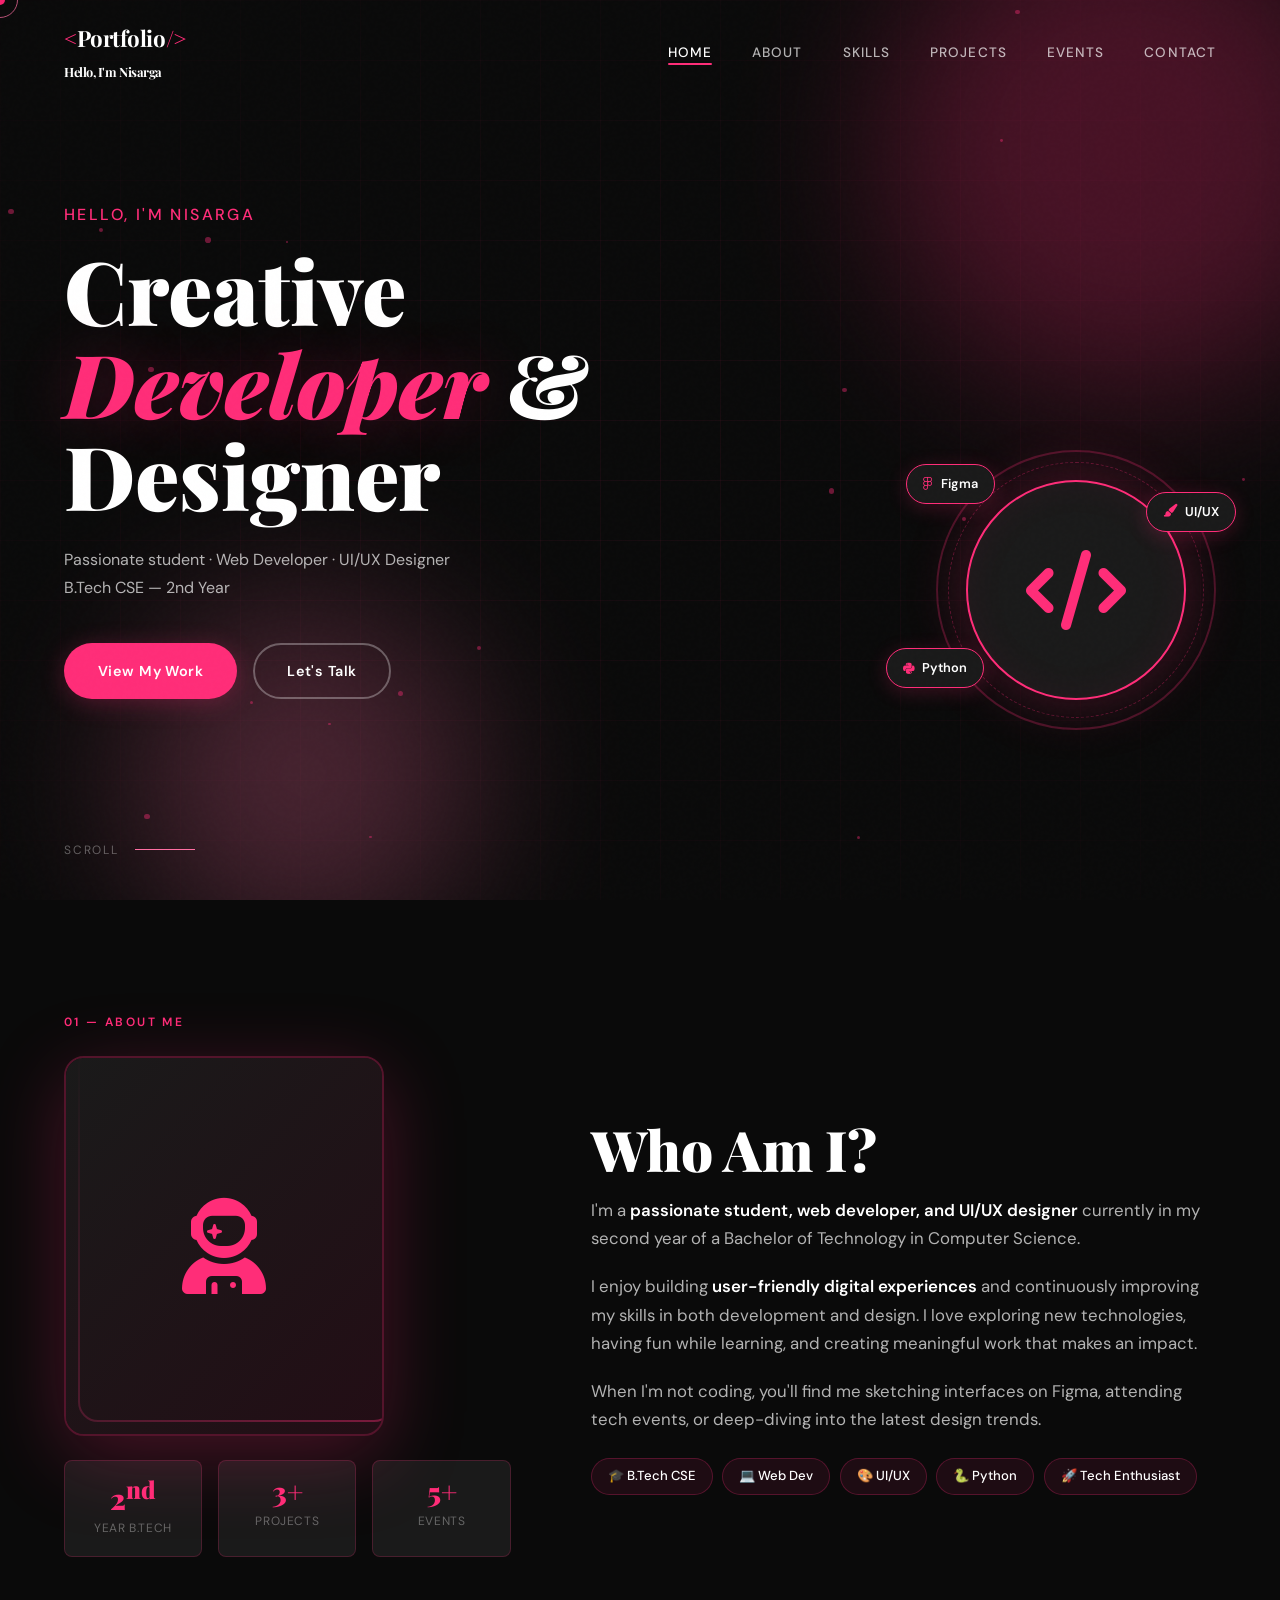
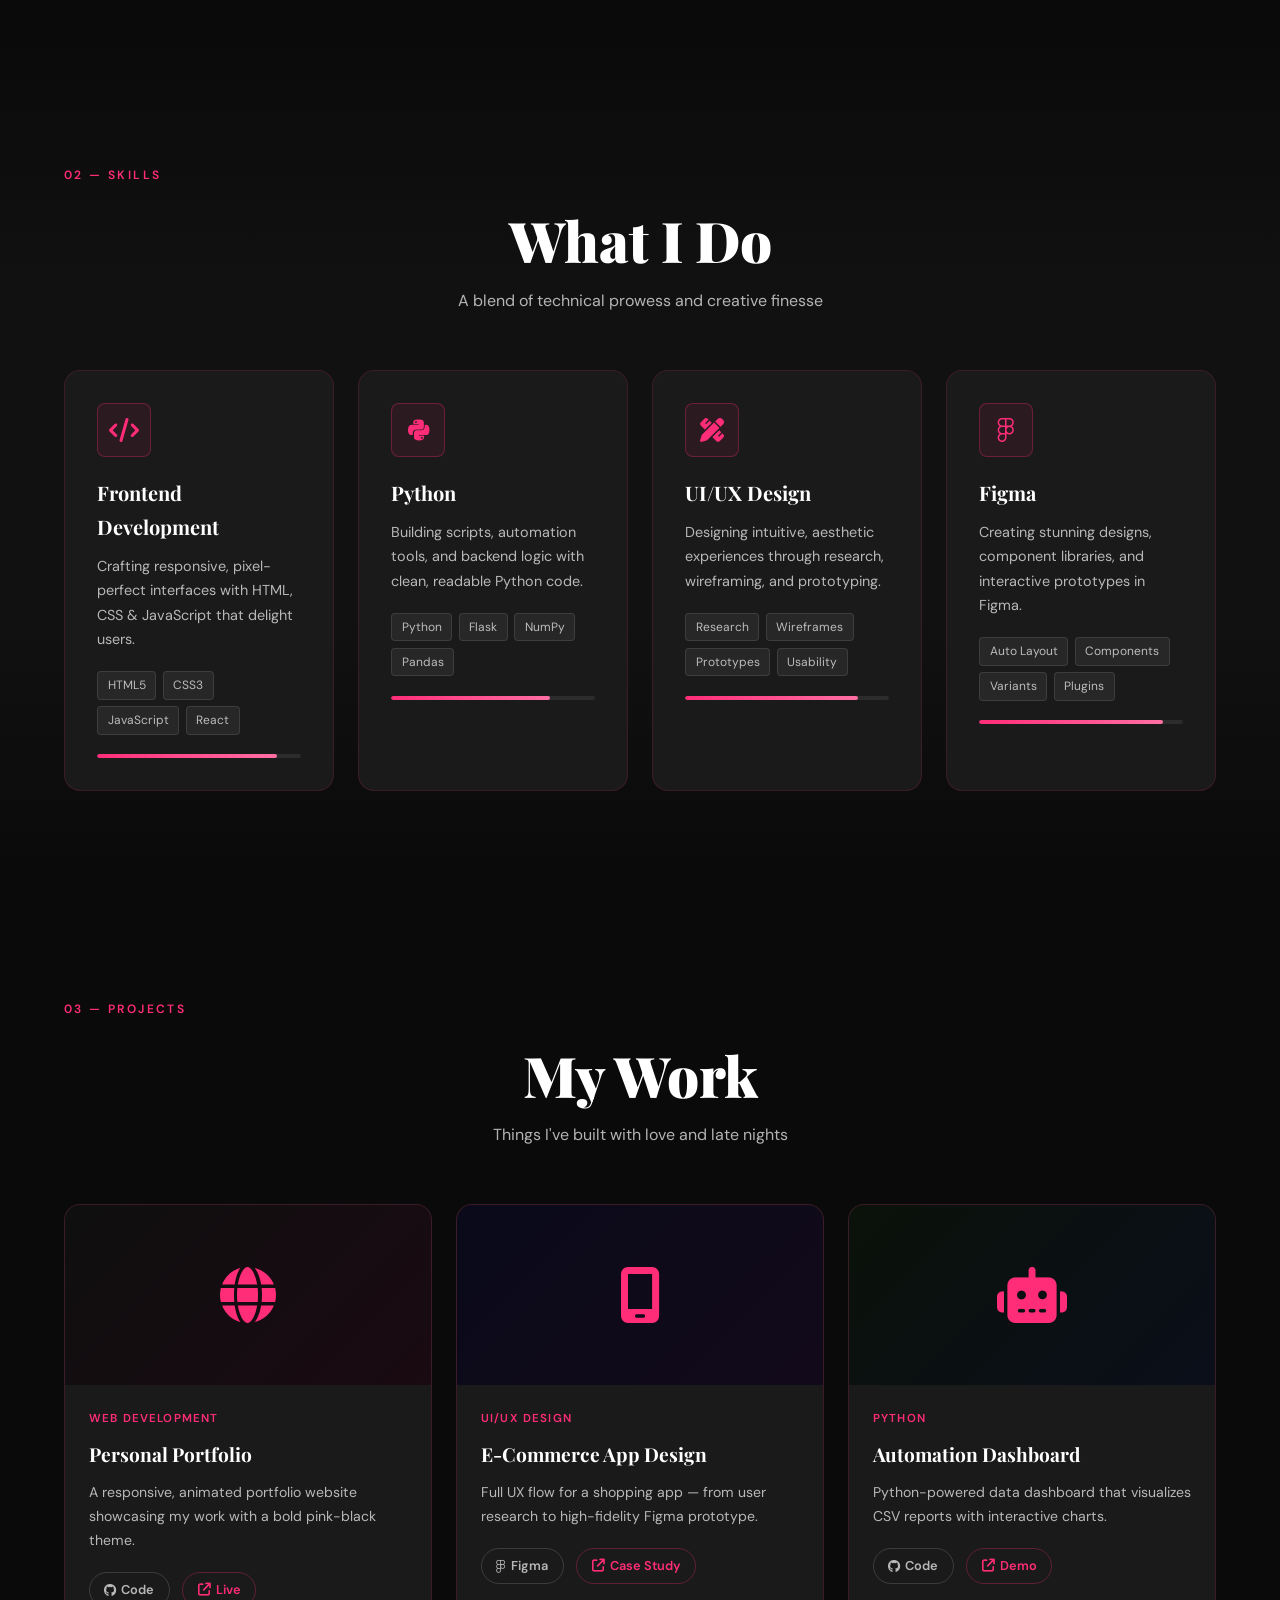
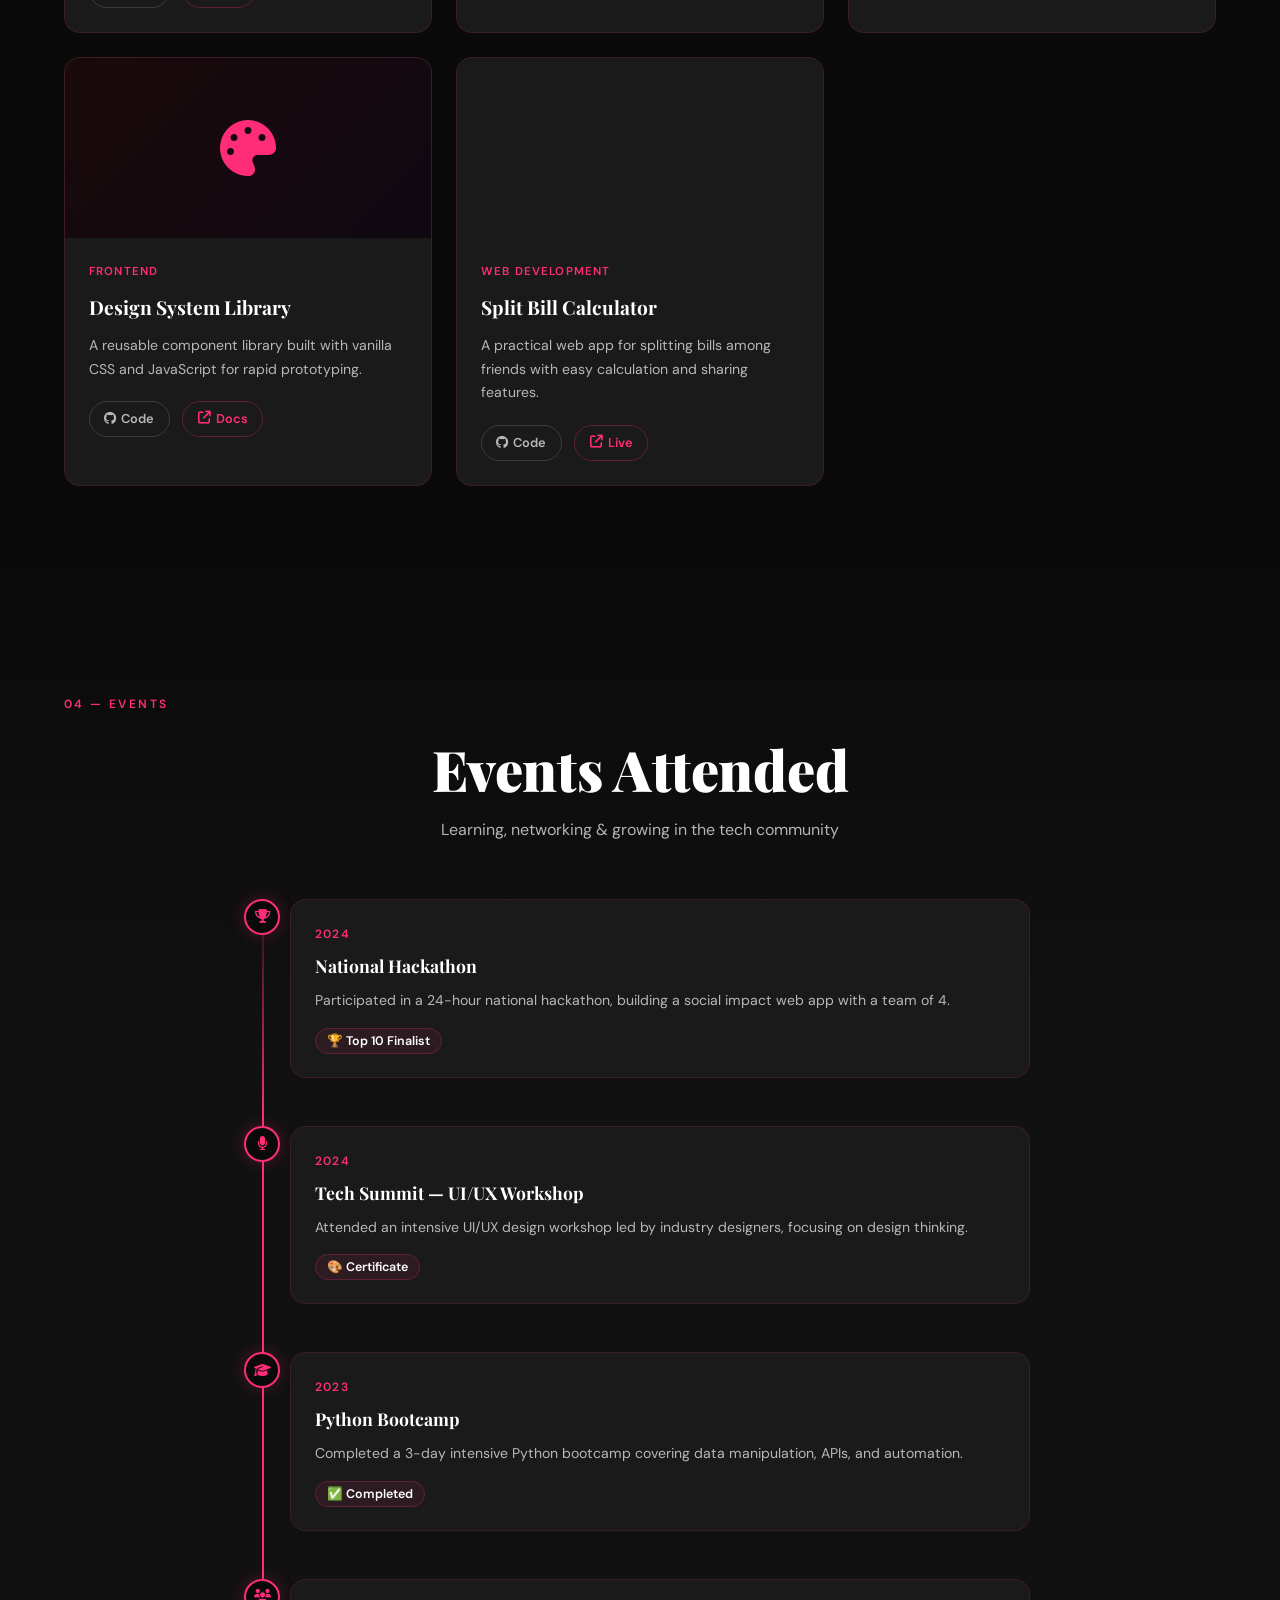
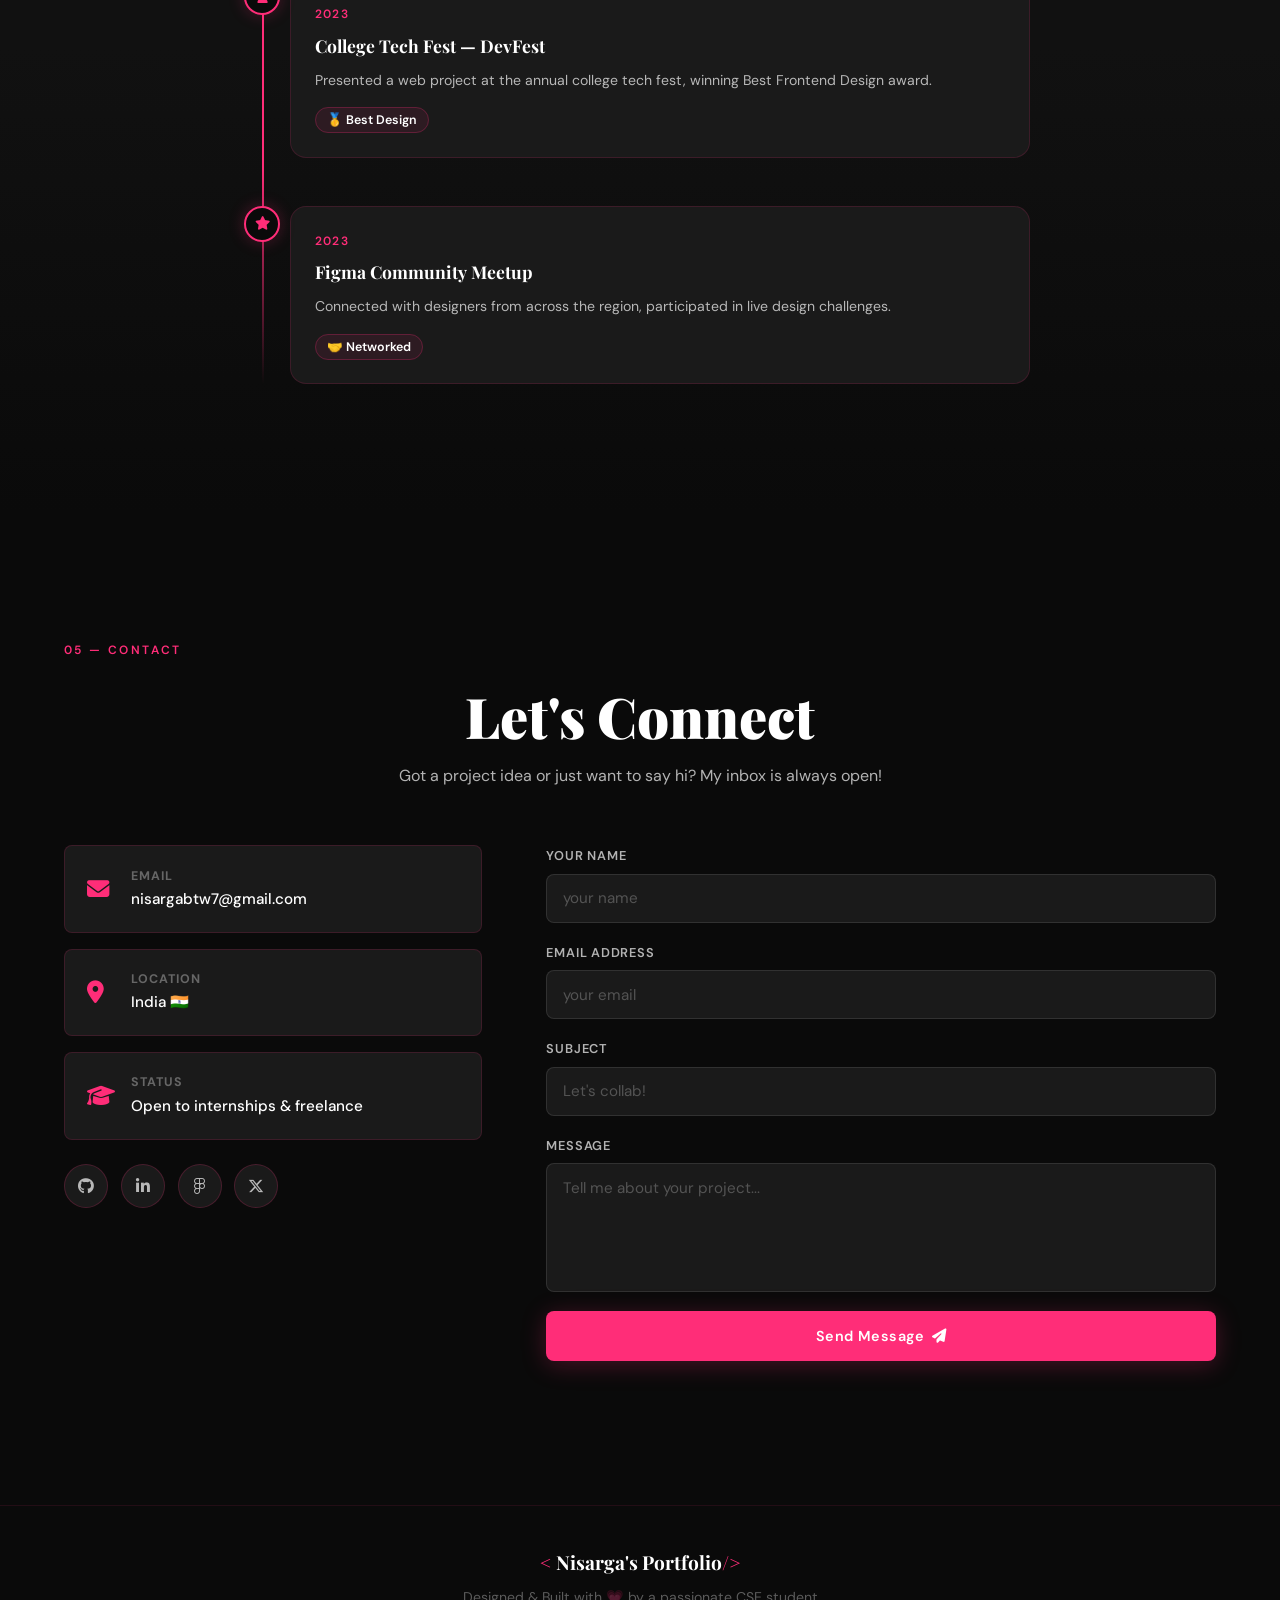
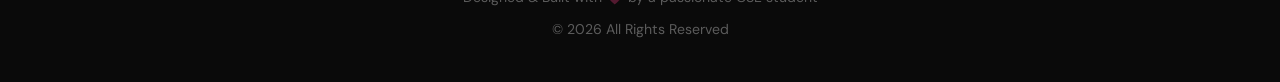
==== index.html @ c7bfc798 "Add files via upload" ====
<!DOCTYPE html>
<html lang="en">
<head>
  <meta charset="UTF-8" />
  <meta name="viewport" content="width=device-width, initial-scale=1.0"/>
  <title>My Portfolio</title>
  <link rel="stylesheet" href="p.css" />
  <link href="https://fonts.googleapis.com/css2?family=Playfair+Display:ital,wght@0,400;0,700;0,900;1,400&family=DM+Sans:wght@300;400;500;600&display=swap" rel="stylesheet"/>
  <link rel="stylesheet" href="https://cdnjs.cloudflare.com/ajax/libs/font-awesome/6.5.0/css/all.min.css"/>
</head>
<body>

  <!-- Custom Cursor -->
  <div class="cursor" id="cursor"></div>
  <div class="cursor-follower" id="cursor-follower"></div>

  <!-- Noise Overlay -->
  <div class="noise-overlay"></div>

  <!-- ======= NAVBAR ======= -->
  <nav class="navbar" id="navbar">
    <div class="nav-logo">
      <span class="logo-symbol">&lt;</span>Portfolio<span class="logo-symbol">/&gt;</span>
      <div style="font-size: 0.8rem; margin-top: 4px;">Hello, I'm Nisarga</div>
    </div>
    <ul class="nav-links" id="nav-links">
      <li><a href="#home" class="nav-link active">Home</a></li>
      <li><a href="#about" class="nav-link">About</a></li>
      <li><a href="#skills" class="nav-link">Skills</a></li>
      <li><a href="#projects" class="nav-link">Projects</a></li>
      <li><a href="#events" class="nav-link">Events</a></li>
      <li><a href="#contact" class="nav-link">Contact</a></li>
    </ul>
    <button class="hamburger" id="hamburger" aria-label="Menu">
      <span></span><span></span><span></span>
    </button>
  </nav>

  <!-- ======= HERO / HOME ======= -->
  <section class="hero" id="home">
    <div class="hero-bg-grid"></div>
    <div class="hero-blobs">
      <div class="blob blob-1"></div>
      <div class="blob blob-2"></div>
    </div>
    <div class="hero-content">
      <p class="hero-greeting reveal-up">Hello, I'm Nisarga</p>
      <h1 class="hero-name reveal-up delay-1">
        Creative<br><span class="highlight-text">Developer</span> &amp;<br>Designer
      </h1>
      <p class="hero-sub reveal-up delay-2">
        Passionate student · Web Developer · UI/UX Designer<br>
        B.Tech CSE — 2nd Year
      </p>
      <div class="hero-cta reveal-up delay-3">
        <a href="#projects" class="btn btn-primary">View My Work</a>
        <a href="#contact" class="btn btn-outline">Let's Talk</a>
      </div>
    </div>
    <div class="hero-visual reveal-right delay-2">
      <div class="avatar-ring">
        <div class="avatar-inner">
          <i class="fa-solid fa-code"></i>
        </div>
      </div>
      <div class="floating-badge badge-1"><i class="fa-brands fa-figma"></i> Figma</div>
      <div class="floating-badge badge-2"><i class="fa-brands fa-python"></i> Python</div>
      <div class="floating-badge badge-3"><i class="fa-solid fa-paintbrush"></i> UI/UX</div>
    </div>
    <div class="scroll-hint">
      <span>Scroll</span>
      <div class="scroll-line"></div>
    </div>
  </section>

  <!-- ======= ABOUT ======= -->
  <section class="section about" id="about">
    <div class="section-label">01 — About Me</div>
    <div class="about-grid">
      <div class="about-image-wrap reveal-left">
        <div class="about-photo-frame">
          <div class="photo-placeholder">
            <i class="fa-solid fa-user-astronaut"></i>
          </div>
          <div class="frame-deco"></div>
        </div>
        <div class="about-stats">
          <div class="stat-card"><span class="stat-num">2<sup>nd</sup></span><span>Year B.Tech</span></div>
          <div class="stat-card"><span class="stat-num">3+</span><span>Projects</span></div>
          <div class="stat-card"><span class="stat-num">5+</span><span>Events</span></div>
        </div>
      </div>
      <div class="about-text reveal-right">
        <h2 class="section-title">Who Am I?</h2>
        <p>I'm a <strong>passionate student, web developer, and UI/UX designer</strong> currently in my second year of a Bachelor of Technology in Computer Science.</p>
        <p>I enjoy building <strong>user-friendly digital experiences</strong> and continuously improving my skills in both development and design. I love exploring new technologies, having fun while learning, and creating meaningful work that makes an impact.</p>
        <p>When I'm not coding, you'll find me sketching interfaces on Figma, attending tech events, or deep-diving into the latest design trends.</p>
        <div class="about-tags">
          <span class="tag">🎓 B.Tech CSE</span>
          <span class="tag">💻 Web Dev</span>
          <span class="tag">🎨 UI/UX</span>
          <span class="tag">🐍 Python</span>
          <span class="tag">🚀 Tech Enthusiast</span>
        </div>
      </div>
    </div>
  </section>

  <!-- ======= SKILLS ======= -->
  <section class="section skills" id="skills">
    <div class="section-label">02 — Skills</div>
    <h2 class="section-title centered reveal-up">What I Do</h2>
    <p class="section-sub centered reveal-up delay-1">A blend of technical prowess and creative finesse</p>
    <div class="skills-grid">

      <div class="skill-card reveal-up delay-1">
        <div class="skill-icon"><i class="fa-solid fa-code"></i></div>
        <h3>Frontend Development</h3>
        <p>Crafting responsive, pixel-perfect interfaces with HTML, CSS & JavaScript that delight users.</p>
        <div class="skill-stack">
          <span>HTML5</span><span>CSS3</span><span>JavaScript</span><span>React</span>
        </div>
        <div class="skill-bar"><div class="skill-fill" data-width="88%"></div></div>
      </div>

      <div class="skill-card reveal-up delay-2">
        <div class="skill-icon"><i class="fa-brands fa-python"></i></div>
        <h3>Python</h3>
        <p>Building scripts, automation tools, and backend logic with clean, readable Python code.</p>
        <div class="skill-stack">
          <span>Python</span><span>Flask</span><span>NumPy</span><span>Pandas</span>
        </div>
        <div class="skill-bar"><div class="skill-fill" data-width="78%"></div></div>
      </div>

      <div class="skill-card reveal-up delay-3">
        <div class="skill-icon"><i class="fa-solid fa-pen-ruler"></i></div>
        <h3>UI/UX Design</h3>
        <p>Designing intuitive, aesthetic experiences through research, wireframing, and prototyping.</p>
        <div class="skill-stack">
          <span>Research</span><span>Wireframes</span><span>Prototypes</span><span>Usability</span>
        </div>
        <div class="skill-bar"><div class="skill-fill" data-width="85%"></div></div>
      </div>

      <div class="skill-card reveal-up delay-1">
        <div class="skill-icon"><i class="fa-brands fa-figma"></i></div>
        <h3>Figma</h3>
        <p>Creating stunning designs, component libraries, and interactive prototypes in Figma.</p>
        <div class="skill-stack">
          <span>Auto Layout</span><span>Components</span><span>Variants</span><span>Plugins</span>
        </div>
        <div class="skill-bar"><div class="skill-fill" data-width="90%"></div></div>
      </div>

    </div>
  </section>

  <!-- ======= PROJECTS ======= -->
  <section class="section projects" id="projects">
    <div class="section-label">03 — Projects</div>
    <h2 class="section-title centered reveal-up">My Work</h2>
    <p class="section-sub centered reveal-up delay-1">Things I've built with love and late nights</p>
    <div class="projects-grid">

      <div class="project-card reveal-up delay-1" data-category="web">
        <div class="project-img">
          <div class="project-mock mock-1"><i class="fa-solid fa-globe"></i></div>
        </div>
        <div class="project-body">
          <span class="project-tag">Web Development</span>
          <h3>Personal Portfolio</h3>
          <p>A responsive, animated portfolio website showcasing my work with a bold pink-black theme.</p>
          <div class="project-links">
            <a href="#" class="proj-link"><i class="fa-brands fa-github"></i> Code</a>
            <a href="#" class="proj-link primary"><i class="fa-solid fa-arrow-up-right-from-square"></i> Live</a>
          </div>
        </div>
      </div>

      <div class="project-card reveal-up delay-2" data-category="design">
        <div class="project-img">
          <div class="project-mock mock-2"><i class="fa-solid fa-mobile-screen"></i></div>
        </div>
        <div class="project-body">
          <span class="project-tag">UI/UX Design</span>
          <h3>E-Commerce App Design</h3>
          <p>Full UX flow for a shopping app — from user research to high-fidelity Figma prototype.</p>
          <div class="project-links">
            <a href="#" class="proj-link"><i class="fa-brands fa-figma"></i> Figma</a>
            <a href="#" class="proj-link primary"><i class="fa-solid fa-arrow-up-right-from-square"></i> Case Study</a>
          </div>
        </div>
      </div>

      <div class="project-card reveal-up delay-3" data-category="python">
        <div class="project-img">
          <div class="project-mock mock-3"><i class="fa-solid fa-robot"></i></div>
        </div>
        <div class="project-body">
          <span class="project-tag">Python</span>
          <h3>Automation Dashboard</h3>
          <p>Python-powered data dashboard that visualizes CSV reports with interactive charts.</p>
          <div class="project-links">
            <a href="#" class="proj-link"><i class="fa-brands fa-github"></i> Code</a>
            <a href="#" class="proj-link primary"><i class="fa-solid fa-arrow-up-right-from-square"></i> Demo</a>
          </div>
        </div>
      </div>

      <div class="project-card reveal-up delay-1" data-category="web">
        <div class="project-img">
          <div class="project-mock mock-4"><i class="fa-solid fa-palette"></i></div>
        </div>
        <div class="project-body">
          <span class="project-tag">Frontend</span>
          <h3>Design System Library</h3>
          <p>A reusable component library built with vanilla CSS and JavaScript for rapid prototyping.</p>
          <div class="project-links">
            <a href="#" class="proj-link"><i class="fa-brands fa-github"></i> Code</a>
            <a href="#" class="proj-link primary"><i class="fa-solid fa-arrow-up-right-from-square"></i> Docs</a>
          </div>
        </div>
      </div>

      <div class="project-card reveal-up delay-2" data-category="web">
        <div class="project-img">
          <div class="project-mock mock-5"><i class="fa-solid fa-money-bill-split"></i></div>
        </div>
        <div class="project-body">
          <span class="project-tag">Web Development</span>
          <h3>Split Bill Calculator</h3>
          <p>A practical web app for splitting bills among friends with easy calculation and sharing features.</p>
          <div class="project-links">
            <a href="#" class="proj-link"><i class="fa-brands fa-github"></i> Code</a>
            <a href="#" class="proj-link primary"><i class="fa-solid fa-arrow-up-right-from-square"></i> Live</a>
          </div>
        </div>
      </div>

    </div>
  </section>

  <!-- ======= EVENTS ======= -->
  <section class="section events" id="events">
    <div class="section-label">04 — Events</div>
    <h2 class="section-title centered reveal-up">Events Attended</h2>
    <p class="section-sub centered reveal-up delay-1">Learning, networking & growing in the tech community</p>
    <div class="timeline">

      <div class="timeline-item reveal-left">
        <div class="tl-dot"><i class="fa-solid fa-trophy"></i></div>
        <div class="tl-card">
          <span class="tl-date">2024</span>
          <h3>National Hackathon</h3>
          <p>Participated in a 24-hour national hackathon, building a social impact web app with a team of 4.</p>
          <span class="tl-badge">🏆 Top 10 Finalist</span>
        </div>
      </div>

      <div class="timeline-item reveal-right">
        <div class="tl-dot"><i class="fa-solid fa-microphone"></i></div>
        <div class="tl-card">
          <span class="tl-date">2024</span>
          <h3>Tech Summit — UI/UX Workshop</h3>
          <p>Attended an intensive UI/UX design workshop led by industry designers, focusing on design thinking.</p>
          <span class="tl-badge">🎨 Certificate</span>
        </div>
      </div>

      <div class="timeline-item reveal-left">
        <div class="tl-dot"><i class="fa-solid fa-graduation-cap"></i></div>
        <div class="tl-card">
          <span class="tl-date">2023</span>
          <h3>Python Bootcamp</h3>
          <p>Completed a 3-day intensive Python bootcamp covering data manipulation, APIs, and automation.</p>
          <span class="tl-badge">✅ Completed</span>
        </div>
      </div>

      <div class="timeline-item reveal-right">
        <div class="tl-dot"><i class="fa-solid fa-users"></i></div>
        <div class="tl-card">
          <span class="tl-date">2023</span>
          <h3>College Tech Fest — DevFest</h3>
          <p>Presented a web project at the annual college tech fest, winning Best Frontend Design award.</p>
          <span class="tl-badge">🥇 Best Design</span>
        </div>
      </div>

      <div class="timeline-item reveal-left">
        <div class="tl-dot"><i class="fa-solid fa-star"></i></div>
        <div class="tl-card">
          <span class="tl-date">2023</span>
          <h3>Figma Community Meetup</h3>
          <p>Connected with designers from across the region, participated in live design challenges.</p>
          <span class="tl-badge">🤝 Networked</span>
        </div>
      </div>

    </div>
  </section>

  <!-- ======= CONTACT ======= -->
  <section class="section contact" id="contact">
    <div class="section-label">05 — Contact</div>
    <h2 class="section-title centered reveal-up">Let's Connect</h2>
    <p class="section-sub centered reveal-up delay-1">Got a project idea or just want to say hi? My inbox is always open!</p>

    <div class="contact-grid">
      <div class="contact-info reveal-left">
        <div class="contact-card">
          <i class="fa-solid fa-envelope"></i>
          <div>
            <h4>Email</h4>
            <p>nisargabtw7@gmail.com</p>
          </div>
        </div>
        <div class="contact-card">
          <i class="fa-solid fa-location-dot"></i>
          <div>
            <h4>Location</h4>
            <p>India 🇮🇳</p>
          </div>
        </div>
        <div class="contact-card">
          <i class="fa-solid fa-graduation-cap"></i>
          <div>
            <h4>Status</h4>
            <p>Open to internships & freelance</p>
          </div>
        </div>
        <div class="social-links">
          <a href="#" class="social-btn" aria-label="GitHub"><i class="fa-brands fa-github"></i></a>
          <a href="#" class="social-btn" aria-label="LinkedIn"><i class="fa-brands fa-linkedin-in"></i></a>
          <a href="#" class="social-btn" aria-label="Figma"><i class="fa-brands fa-figma"></i></a>
          <a href="#" class="social-btn" aria-label="Twitter"><i class="fa-brands fa-x-twitter"></i></a>
        </div>
      </div>

      <form class="contact-form reveal-right" id="contact-form">
        <div class="form-group">
          <label for="name">Your Name</label>
          <input type="text" id="name" placeholder="your name" required />
        </div>
        <div class="form-group">
          <label for="email">Email Address</label>
          <input type="email" id="email" placeholder="your email" required />
        </div>
        <div class="form-group">
          <label for="subject">Subject</label>
          <input type="text" id="subject" placeholder="Let's collab!" />
        </div>
        <div class="form-group">
          <label for="message">Message</label>
          <textarea id="message" rows="5" placeholder="Tell me about your project..." required></textarea>
        </div>
        <button type="submit" class="btn btn-primary full-width">
          <span>Send Message</span> <i class="fa-solid fa-paper-plane"></i>
        </button>
        <div class="form-success" id="form-success">
          <i class="fa-solid fa-circle-check"></i> Message sent! I'll get back to you soon.
        </div>
      </form>
    </div>
  </section>

  <!-- ======= FOOTER ======= -->
  <footer class="footer">
    <div class="footer-inner">
      <span class="footer-logo"><span>&lt;</span> Nisarga's Portfolio<span>/&gt;</span></span>
      <p>Designed & Built with 💗 by a passionate CSE student</p>
      <p class="footer-copy">© 2026 All Rights Reserved</p>
    </div>
  </footer>

  <script src="p.js"></script>
</body>
</html>
---- p.css ----
/* ============================
   ROOT & RESET
   ============================ */
@import url('https://fonts.googleapis.com/css2?family=Playfair+Display:ital,wght@0,400;0,700;0,900;1,400&family=DM+Sans:wght@300;400;500;600&display=swap');

:root {
  --black:       #0a0a0a;
  --black-2:     #111111;
  --black-3:     #1a1a1a;
  --black-4:     #222222;
  --pink:        #ff2d78;
  --pink-light:  #ff6fa3;
  --pink-pale:   #ff2d7815;
  --pink-glow:   #ff2d7840;
  --white:       #ffffff;
  --white-dim:   #ffffffb0;
  --white-muted: #ffffff55;
  --font-display: 'Playfair Display', Georgia, serif;
  --font-body:    'DM Sans', sans-serif;
  --radius:       16px;
  --radius-sm:    8px;
  --transition:   0.35s cubic-bezier(0.4, 0, 0.2, 1);
  --shadow:       0 8px 40px rgba(255, 45, 120, 0.15);
  --shadow-lg:    0 20px 80px rgba(255, 45, 120, 0.25);
}

*, *::before, *::after { margin: 0; padding: 0; box-sizing: border-box; }

html { scroll-behavior: smooth; font-size: 16px; }

body {
  background: var(--black);
  color: var(--white);
  font-family: var(--font-body);
  font-weight: 400;
  line-height: 1.7;
  cursor: none;
  overflow-x: hidden;
}

a { color: inherit; text-decoration: none; }
ul { list-style: none; }
img { max-width: 100%; display: block; }
input, textarea, button { font-family: inherit; }

::selection { background: var(--pink); color: #fff; }

/* ============================
   NOISE OVERLAY
   ============================ */
.noise-overlay {
  position: fixed; inset: 0; z-index: 9999;
  pointer-events: none;
  background-image: url("data:image/svg+xml,%3Csvg viewBox='0 0 256 256' xmlns='http://www.w3.org/2000/svg'%3E%3Cfilter id='noise'%3E%3CfeTurbulence type='fractalNoise' baseFrequency='0.9' numOctaves='4' stitchTiles='stitch'/%3E%3C/filter%3E%3Crect width='100%25' height='100%25' filter='url(%23noise)' opacity='0.03'/%3E%3C/svg%3E");
  opacity: 0.4;
}

/* ============================
   CUSTOM CURSOR
   ============================ */
.cursor {
  position: fixed; width: 10px; height: 10px;
  background: var(--pink); border-radius: 50%;
  pointer-events: none; z-index: 10000;
  transform: translate(-50%, -50%);
  transition: transform 0.1s, background 0.2s;
  mix-blend-mode: difference;
}
.cursor-follower {
  position: fixed; width: 36px; height: 36px;
  border: 1.5px solid var(--pink-light);
  border-radius: 50%; pointer-events: none; z-index: 9999;
  transform: translate(-50%, -50%);
  transition: all 0.18s ease-out;
  opacity: 0.7;
}
body:has(.btn:hover) .cursor,
body:has(a:hover) .cursor { transform: translate(-50%, -50%) scale(2.5); }
body:has(.btn:hover) .cursor-follower,
body:has(a:hover) .cursor-follower { transform: translate(-50%, -50%) scale(1.5); opacity: 0.3; }

/* ============================
   SCROLLBAR
   ============================ */
::-webkit-scrollbar { width: 4px; }
::-webkit-scrollbar-track { background: var(--black); }
::-webkit-scrollbar-thumb { background: var(--pink); border-radius: 4px; }

/* ============================
   NAVBAR
   ============================ */
.navbar {
  position: fixed; top: 0; left: 0; right: 0; z-index: 1000;
  display: flex; align-items: center; justify-content: space-between;
  padding: 1.2rem 5%;
  background: transparent;
  transition: background var(--transition), box-shadow var(--transition);
}
.navbar.scrolled {
  background: rgba(10,10,10,0.92);
  backdrop-filter: blur(20px);
  box-shadow: 0 1px 0 rgba(255,45,120,0.2);
}
.nav-logo {
  font-family: var(--font-display);
  font-size: 1.4rem; font-weight: 700;
  letter-spacing: -0.02em;
}
.logo-symbol { color: var(--pink); }

.nav-links { display: flex; gap: 2.5rem; }
.nav-link {
  font-size: 0.85rem; font-weight: 500;
  letter-spacing: 0.08em; text-transform: uppercase;
  color: var(--white-dim);
  transition: color var(--transition);
  position: relative;
}
.nav-link::after {
  content: ''; position: absolute; bottom: -4px; left: 0;
  width: 0; height: 2px; background: var(--pink);
  border-radius: 2px; transition: width var(--transition);
}
.nav-link:hover, .nav-link.active { color: var(--white); }
.nav-link:hover::after, .nav-link.active::after { width: 100%; }

.hamburger {
  display: none; flex-direction: column; gap: 5px;
  background: none; border: none; cursor: pointer; padding: 4px;
}
.hamburger span {
  display: block; width: 24px; height: 2px;
  background: var(--white); border-radius: 2px;
  transition: all var(--transition);
}
.hamburger.open span:nth-child(1) { transform: translateY(7px) rotate(45deg); }
.hamburger.open span:nth-child(2) { opacity: 0; transform: scaleX(0); }
.hamburger.open span:nth-child(3) { transform: translateY(-7px) rotate(-45deg); }

/* ============================
   BUTTONS
   ============================ */
.btn {
  display: inline-flex; align-items: center; gap: 0.5rem;
  padding: 0.85rem 2rem; border-radius: 50px;
  font-size: 0.9rem; font-weight: 600;
  letter-spacing: 0.03em; cursor: none;
  transition: all var(--transition);
  border: 2px solid transparent;
  position: relative; overflow: hidden;
}
.btn::before {
  content: ''; position: absolute; inset: 0;
  background: var(--white); opacity: 0;
  transition: opacity 0.2s;
}
.btn:hover::before { opacity: 0.08; }

.btn-primary {
  background: var(--pink);
  color: var(--white);
  box-shadow: 0 4px 24px var(--pink-glow);
}
.btn-primary:hover { box-shadow: 0 8px 40px var(--pink-glow); transform: translateY(-2px); }
.btn-outline {
  background: transparent;
  color: var(--white);
  border-color: rgba(255,255,255,0.3);
}
.btn-outline:hover { border-color: var(--pink); color: var(--pink); }
.btn.full-width { width: 100%; justify-content: center; border-radius: var(--radius-sm); }

/* ============================
   SECTIONS COMMON
   ============================ */
.section {
  padding: 8rem 5% 5rem;
  position: relative;
  max-width: 1280px;
  margin: 0 auto;
}
.section-label {
  font-size: 0.75rem; font-weight: 600;
  letter-spacing: 0.2em; text-transform: uppercase;
  color: var(--pink); margin-bottom: 1.5rem;
}
.section-title {
  font-family: var(--font-display);
  font-size: clamp(2.2rem, 5vw, 3.5rem);
  font-weight: 900; line-height: 1.1;
  margin-bottom: 1rem;
}
.section-title.centered { text-align: center; }
.section-sub {
  font-size: 1rem; color: var(--white-dim); max-width: 520px;
  margin-bottom: 3.5rem;
}
.section-sub.centered { text-align: center; margin: 0 auto 3.5rem; }

/* ============================
   HERO
   ============================ */
.hero {
  min-height: 100vh; display: flex; align-items: center;
  padding: 0 5%; position: relative; overflow: hidden;
  max-width: 100%;
}

.hero-bg-grid {
  position: absolute; inset: 0;
  background-image:
    linear-gradient(rgba(255,45,120,0.06) 1px, transparent 1px),
    linear-gradient(90deg, rgba(255,45,120,0.06) 1px, transparent 1px);
  background-size: 60px 60px;
  mask-image: radial-gradient(ellipse 80% 80% at 50% 50%, black, transparent);
}

.hero-blobs { position: absolute; inset: 0; pointer-events: none; }
.blob {
  position: absolute; border-radius: 50%;
  filter: blur(80px); opacity: 0.25; animation: floatBlob 8s ease-in-out infinite;
}
.blob-1 {
  width: 500px; height: 500px;
  background: var(--pink);
  top: -100px; right: -100px;
}
.blob-2 {
  width: 350px; height: 350px;
  background: #ff6fa3;
  bottom: -50px; left: 10%;
  animation-delay: -4s;
}
@keyframes floatBlob {
  0%, 100% { transform: translate(0, 0) scale(1); }
  50% { transform: translate(30px, -40px) scale(1.08); }
}

.hero-content { max-width: 600px; z-index: 1; }
.hero-greeting {
  font-size: 1rem; font-weight: 500;
  letter-spacing: 0.15em; text-transform: uppercase;
  color: var(--pink); margin-bottom: 1rem;
}
.hero-name {
  font-family: var(--font-display);
  font-size: clamp(3rem, 7vw, 5.5rem);
  font-weight: 900; line-height: 1.05;
  margin-bottom: 1.5rem;
}
.highlight-text {
  color: var(--pink);
  font-style: italic;
  text-shadow: 0 0 60px var(--pink-glow);
}
.hero-sub {
  font-size: 1rem; color: var(--white-dim);
  line-height: 1.8; margin-bottom: 2.5rem;
}
.hero-cta { display: flex; gap: 1rem; flex-wrap: wrap; }

.hero-visual {
  position: absolute; right: 5%; top: 50%;
  transform: translateY(-50%);
  display: flex; align-items: center; justify-content: center;
}
.avatar-ring {
  width: 280px; height: 280px; border-radius: 50%;
  border: 2px solid var(--pink-glow);
  display: flex; align-items: center; justify-content: center;
  position: relative;
  animation: spinRing 20s linear infinite;
}
.avatar-ring::before {
  content: ''; position: absolute; inset: 10px;
  border-radius: 50%; border: 1px dashed rgba(255,45,120,0.3);
}
@keyframes spinRing {
  from { transform: rotate(0deg); }
  to { transform: rotate(360deg); }
}
.avatar-inner {
  width: 220px; height: 220px; border-radius: 50%;
  background: var(--black-3);
  border: 2px solid var(--pink);
  display: flex; align-items: center; justify-content: center;
  font-size: 5rem; color: var(--pink);
  animation: spinRing 20s linear infinite reverse;
  box-shadow: 0 0 60px var(--pink-glow), inset 0 0 40px rgba(255,45,120,0.05);
}

.floating-badge {
  position: absolute; background: var(--black-3);
  border: 1px solid var(--pink); color: var(--white);
  padding: 0.5rem 1rem; border-radius: 50px;
  font-size: 0.8rem; font-weight: 600;
  display: flex; align-items: center; gap: 0.5rem;
  box-shadow: 0 4px 20px rgba(255,45,120,0.2);
  white-space: nowrap;
}
.floating-badge i { color: var(--pink); }
.badge-1 { top: 5%; left: -30px; animation: floatBadge 3s ease-in-out infinite; }
.badge-2 { bottom: 15%; left: -50px; animation: floatBadge 3.5s ease-in-out infinite 0.5s; }
.badge-3 { top: 15%; right: -20px; animation: floatBadge 4s ease-in-out infinite 1s; }
@keyframes floatBadge {
  0%, 100% { transform: translateY(0); }
  50% { transform: translateY(-10px); }
}

.scroll-hint {
  position: absolute; bottom: 2.5rem; left: 5%;
  display: flex; align-items: center; gap: 1rem;
  font-size: 0.75rem; letter-spacing: 0.15em;
  text-transform: uppercase; color: var(--white-muted);
}
.scroll-line {
  width: 60px; height: 1px; background: var(--pink-light);
  animation: scrollPulse 2s ease-in-out infinite;
}
@keyframes scrollPulse {
  0%, 100% { transform: scaleX(1); opacity: 1; }
  50% { transform: scaleX(0.5); opacity: 0.5; }
}

/* ============================
   ABOUT
   ============================ */
.about { padding-top: 7rem; }

.about-grid {
  display: grid; grid-template-columns: 1fr 1.4fr;
  gap: 5rem; align-items: center;
}

.about-image-wrap { position: relative; }

.about-photo-frame {
  width: 320px; height: 380px; border-radius: 20px;
  position: relative; overflow: hidden;
  border: 2px solid rgba(255,45,120,0.3);
  box-shadow: var(--shadow-lg);
}
.photo-placeholder {
  width: 100%; height: 100%;
  background: var(--black-3);
  display: flex; align-items: center; justify-content: center;
  font-size: 6rem; color: var(--pink);
  background: linear-gradient(135deg, var(--black-3) 0%, rgba(255,45,120,0.1) 100%);
}
.frame-deco {
  position: absolute; top: -12px; right: -12px;
  width: 100%; height: 100%;
  border: 2px solid var(--pink);
  border-radius: 20px; z-index: -1;
  opacity: 0.4;
}

.about-stats {
  display: flex; gap: 1rem; margin-top: 1.5rem;
}
.stat-card {
  flex: 1; background: var(--black-3);
  border: 1px solid rgba(255,45,120,0.2);
  border-radius: var(--radius-sm);
  padding: 1rem; text-align: center;
  transition: border-color var(--transition), box-shadow var(--transition);
}
.stat-card:hover {
  border-color: var(--pink);
  box-shadow: 0 4px 20px var(--pink-pale);
}
.stat-num {
  display: block;
  font-family: var(--font-display);
  font-size: 1.8rem; font-weight: 900; color: var(--pink);
  line-height: 1;
}
.stat-card span:last-child {
  font-size: 0.75rem; color: var(--white-muted);
  text-transform: uppercase; letter-spacing: 0.05em;
}

.about-text p {
  color: var(--white-dim); margin-bottom: 1.2rem;
  font-size: 1.05rem;
}
.about-text strong { color: var(--white); font-weight: 600; }

.about-tags { display: flex; flex-wrap: wrap; gap: 0.6rem; margin-top: 1.5rem; }
.tag {
  background: var(--pink-pale);
  border: 1px solid rgba(255,45,120,0.25);
  color: var(--white); padding: 0.4rem 1rem;
  border-radius: 50px; font-size: 0.82rem; font-weight: 500;
  transition: background var(--transition), border-color var(--transition);
}
.tag:hover { background: rgba(255,45,120,0.25); border-color: var(--pink); }

/* ============================
   SKILLS
   ============================ */
.skills { background: linear-gradient(180deg, transparent 0%, var(--black-2) 30%, var(--black-2) 70%, transparent 100%); }

.skills-grid {
  display: grid;
  grid-template-columns: repeat(auto-fit, minmax(260px, 1fr));
  gap: 1.5rem;
}

.skill-card {
  background: var(--black-3);
  border: 1px solid rgba(255,45,120,0.15);
  border-radius: var(--radius); padding: 2rem;
  transition: all var(--transition);
  position: relative; overflow: hidden;
}
.skill-card::before {
  content: ''; position: absolute; top: 0; left: 0; right: 0;
  height: 3px; background: var(--pink);
  transform: scaleX(0); transform-origin: left;
  transition: transform var(--transition);
}
.skill-card:hover {
  border-color: rgba(255,45,120,0.4);
  box-shadow: var(--shadow);
  transform: translateY(-6px);
}
.skill-card:hover::before { transform: scaleX(1); }

.skill-icon {
  width: 54px; height: 54px; border-radius: var(--radius-sm);
  background: var(--pink-pale);
  border: 1px solid rgba(255,45,120,0.3);
  display: flex; align-items: center; justify-content: center;
  font-size: 1.5rem; color: var(--pink);
  margin-bottom: 1.2rem;
}
.skill-card h3 {
  font-family: var(--font-display);
  font-size: 1.25rem; font-weight: 700; margin-bottom: 0.6rem;
}
.skill-card p { font-size: 0.9rem; color: var(--white-dim); margin-bottom: 1.2rem; }

.skill-stack { display: flex; flex-wrap: wrap; gap: 0.4rem; margin-bottom: 1.2rem; }
.skill-stack span {
  background: rgba(255,255,255,0.06); border: 1px solid rgba(255,255,255,0.1);
  color: var(--white-dim); padding: 0.2rem 0.6rem;
  border-radius: 4px; font-size: 0.75rem;
}
.skill-bar {
  height: 4px; background: rgba(255,255,255,0.08);
  border-radius: 4px; overflow: hidden;
}
.skill-fill {
  height: 100%; background: linear-gradient(90deg, var(--pink), var(--pink-light));
  border-radius: 4px; width: 0;
  transition: width 1.2s cubic-bezier(0.4, 0, 0.2, 1);
}

/* ============================
   PROJECTS
   ============================ */
.projects-grid {
  display: grid;
  grid-template-columns: repeat(auto-fit, minmax(280px, 1fr));
  gap: 1.5rem;
}

.project-card {
  background: var(--black-3);
  border: 1px solid rgba(255,45,120,0.15);
  border-radius: var(--radius); overflow: hidden;
  transition: all var(--transition);
}
.project-card:hover {
  border-color: var(--pink);
  box-shadow: var(--shadow);
  transform: translateY(-8px);
}
.project-img { height: 180px; position: relative; overflow: hidden; }
.project-mock {
  width: 100%; height: 100%;
  display: flex; align-items: center; justify-content: center;
  font-size: 3.5rem; color: var(--pink);
  transition: transform var(--transition);
}
.project-card:hover .project-mock { transform: scale(1.1); }
.mock-1 { background: linear-gradient(135deg, #0f0f0f, #1a0a12); }
.mock-2 { background: linear-gradient(135deg, #0a0a1a, #120a1a); }
.mock-3 { background: linear-gradient(135deg, #0a120a, #0a0f1a); }
.mock-4 { background: linear-gradient(135deg, #1a0a0a, #0f0812); }

.project-body { padding: 1.5rem; }
.project-tag {
  font-size: 0.72rem; font-weight: 600;
  letter-spacing: 0.1em; text-transform: uppercase;
  color: var(--pink); margin-bottom: 0.6rem; display: block;
}
.project-body h3 {
  font-family: var(--font-display);
  font-size: 1.2rem; font-weight: 700; margin-bottom: 0.6rem;
}
.project-body p { font-size: 0.88rem; color: var(--white-dim); margin-bottom: 1.2rem; }

.project-links { display: flex; gap: 0.8rem; }
.proj-link {
  font-size: 0.8rem; font-weight: 600;
  display: inline-flex; align-items: center; gap: 0.3rem;
  color: var(--white-dim); padding: 0.4rem 0.9rem;
  border: 1px solid rgba(255,255,255,0.15); border-radius: 50px;
  transition: all var(--transition);
}
.proj-link:hover { color: var(--white); border-color: rgba(255,255,255,0.4); }
.proj-link.primary {
  color: var(--pink); border-color: rgba(255,45,120,0.3);
}
.proj-link.primary:hover { background: var(--pink-pale); border-color: var(--pink); }

/* ============================
   EVENTS / TIMELINE
   ============================ */
.events { background: linear-gradient(180deg, transparent, var(--black-2) 30%, var(--black-2) 70%, transparent); }

.timeline {
  max-width: 780px; margin: 0 auto;
  position: relative; padding-left: 40px;
}
.timeline::before {
  content: ''; position: absolute; left: 12px; top: 0; bottom: 0;
  width: 2px;
  background: linear-gradient(180deg, transparent, var(--pink) 20%, var(--pink) 80%, transparent);
}

.timeline-item {
  position: relative; margin-bottom: 3rem;
}
.tl-dot {
  position: absolute; left: -46px; top: 0;
  width: 36px; height: 36px; border-radius: 50%;
  background: var(--black);
  border: 2px solid var(--pink);
  display: flex; align-items: center; justify-content: center;
  font-size: 0.85rem; color: var(--pink);
  box-shadow: 0 0 16px var(--pink-glow);
}
.tl-card {
  background: var(--black-3);
  border: 1px solid rgba(255,45,120,0.15);
  border-radius: var(--radius); padding: 1.5rem;
  transition: all var(--transition);
}
.tl-card:hover {
  border-color: var(--pink);
  box-shadow: var(--shadow);
  transform: translateX(6px);
}
.tl-date {
  font-size: 0.75rem; font-weight: 600;
  letter-spacing: 0.1em; text-transform: uppercase;
  color: var(--pink); display: block; margin-bottom: 0.4rem;
}
.tl-card h3 {
  font-family: var(--font-display);
  font-size: 1.1rem; font-weight: 700; margin-bottom: 0.5rem;
}
.tl-card p { font-size: 0.88rem; color: var(--white-dim); margin-bottom: 0.8rem; }
.tl-badge {
  font-size: 0.78rem; font-weight: 600;
  background: var(--pink-pale);
  border: 1px solid rgba(255,45,120,0.25);
  padding: 0.25rem 0.7rem; border-radius: 50px;
}

/* ============================
   CONTACT
   ============================ */
.contact-grid {
  display: grid; grid-template-columns: 1fr 1.6fr;
  gap: 4rem; align-items: start;
}
.contact-info { display: flex; flex-direction: column; gap: 1rem; }
.contact-card {
  display: flex; align-items: center; gap: 1rem;
  background: var(--black-3);
  border: 1px solid rgba(255,45,120,0.15);
  border-radius: var(--radius-sm); padding: 1.2rem 1.4rem;
  transition: all var(--transition);
}
.contact-card:hover { border-color: var(--pink); box-shadow: 0 4px 16px var(--pink-pale); }
.contact-card i { font-size: 1.4rem; color: var(--pink); min-width: 28px; }
.contact-card h4 { font-size: 0.78rem; text-transform: uppercase; letter-spacing: 0.08em; color: var(--white-muted); }
.contact-card p { font-size: 0.95rem; font-weight: 500; }

.social-links { display: flex; gap: 0.8rem; margin-top: 0.5rem; }
.social-btn {
  width: 44px; height: 44px; border-radius: 50%;
  background: var(--black-3);
  border: 1px solid rgba(255,45,120,0.2);
  display: flex; align-items: center; justify-content: center;
  font-size: 1rem; color: var(--white-dim);
  transition: all var(--transition);
}
.social-btn:hover {
  background: var(--pink); color: var(--white);
  border-color: var(--pink);
  box-shadow: 0 4px 16px var(--pink-glow);
  transform: translateY(-4px);
}

/* FORM */
.contact-form { display: flex; flex-direction: column; gap: 1.2rem; }
.form-group { display: flex; flex-direction: column; gap: 0.4rem; }
.form-group label {
  font-size: 0.8rem; font-weight: 600;
  letter-spacing: 0.06em; text-transform: uppercase;
  color: var(--white-dim);
}
.form-group input, .form-group textarea {
  background: var(--black-3);
  border: 1px solid rgba(255,255,255,0.1);
  color: var(--white); border-radius: var(--radius-sm);
  padding: 0.85rem 1rem; font-size: 0.95rem;
  transition: all var(--transition);
  resize: none;
}
.form-group input:focus, .form-group textarea:focus {
  outline: none;
  border-color: var(--pink);
  box-shadow: 0 0 0 3px var(--pink-pale);
}
.form-group input::placeholder, .form-group textarea::placeholder {
  color: rgba(255,255,255,0.25);
}
.form-success {
  display: none; align-items: center; gap: 0.6rem;
  background: rgba(0, 200, 100, 0.1);
  border: 1px solid rgba(0, 200, 100, 0.3);
  color: #4ddb8a; padding: 0.8rem 1rem;
  border-radius: var(--radius-sm); font-size: 0.9rem;
}
.form-success.visible { display: flex; }

/* ============================
   FOOTER
   ============================ */
.footer {
  border-top: 1px solid rgba(255,45,120,0.1);
  padding: 2.5rem 5%;
  margin-top: 4rem;
}
.footer-inner {
  max-width: 1280px; margin: 0 auto;
  display: flex; flex-direction: column;
  align-items: center; gap: 0.5rem;
  text-align: center;
}
.footer-logo {
  font-family: var(--font-display);
  font-size: 1.2rem; font-weight: 700;
}
.footer-logo span { color: var(--pink); }
.footer p { font-size: 0.88rem; color: var(--white-muted); }
.footer-copy { font-size: 0.78rem; color: rgba(255,255,255,0.25); }

/* ============================
   SCROLL ANIMATIONS
   ============================ */
.reveal-up, .reveal-left, .reveal-right {
  opacity: 0; transition: opacity 0.7s ease, transform 0.7s ease;
}
.reveal-up { transform: translateY(40px); }
.reveal-left { transform: translateX(-40px); }
.reveal-right { transform: translateX(40px); }

.reveal-up.visible,
.reveal-left.visible,
.reveal-right.visible {
  opacity: 1; transform: translate(0);
}

.delay-1 { transition-delay: 0.1s; }
.delay-2 { transition-delay: 0.2s; }
.delay-3 { transition-delay: 0.3s; }

/* ============================
   RESPONSIVE
   ============================ */
@media (max-width: 1024px) {
  .hero-visual { display: none; }
  .about-grid { grid-template-columns: 1fr; gap: 3rem; }
  .about-photo-frame { width: 260px; height: 320px; }
  .contact-grid { grid-template-columns: 1fr; gap: 2.5rem; }
}

@media (max-width: 768px) {
  .navbar { padding: 1rem 5%; }
  .nav-links {
    position: fixed; top: 0; right: -100%;
    height: 100vh; width: 70%; max-width: 280px;
    background: var(--black-2);
    flex-direction: column; justify-content: center;
    align-items: center; gap: 2.5rem;
    transition: right var(--transition);
    border-left: 1px solid rgba(255,45,120,0.2);
  }
  .nav-links.open { right: 0; }
  .nav-link { font-size: 1rem; }
  .hamburger { display: flex; z-index: 1001; }

  .hero-content { max-width: 100%; }
  .hero-name { font-size: clamp(2.5rem, 10vw, 4rem); }
  .section { padding: 5rem 5% 3rem; }
  .skills-grid { grid-template-columns: 1fr; }
  .projects-grid { grid-template-columns: 1fr; }
  .about-stats { flex-direction: row; }

  .cursor, .cursor-follower { display: none; }
  body { cursor: auto; }
}

@media (max-width: 480px) {
  .hero-cta { flex-direction: column; }
  .btn { width: 100%; justify-content: center; }
  .about-stats { flex-direction: column; }
}
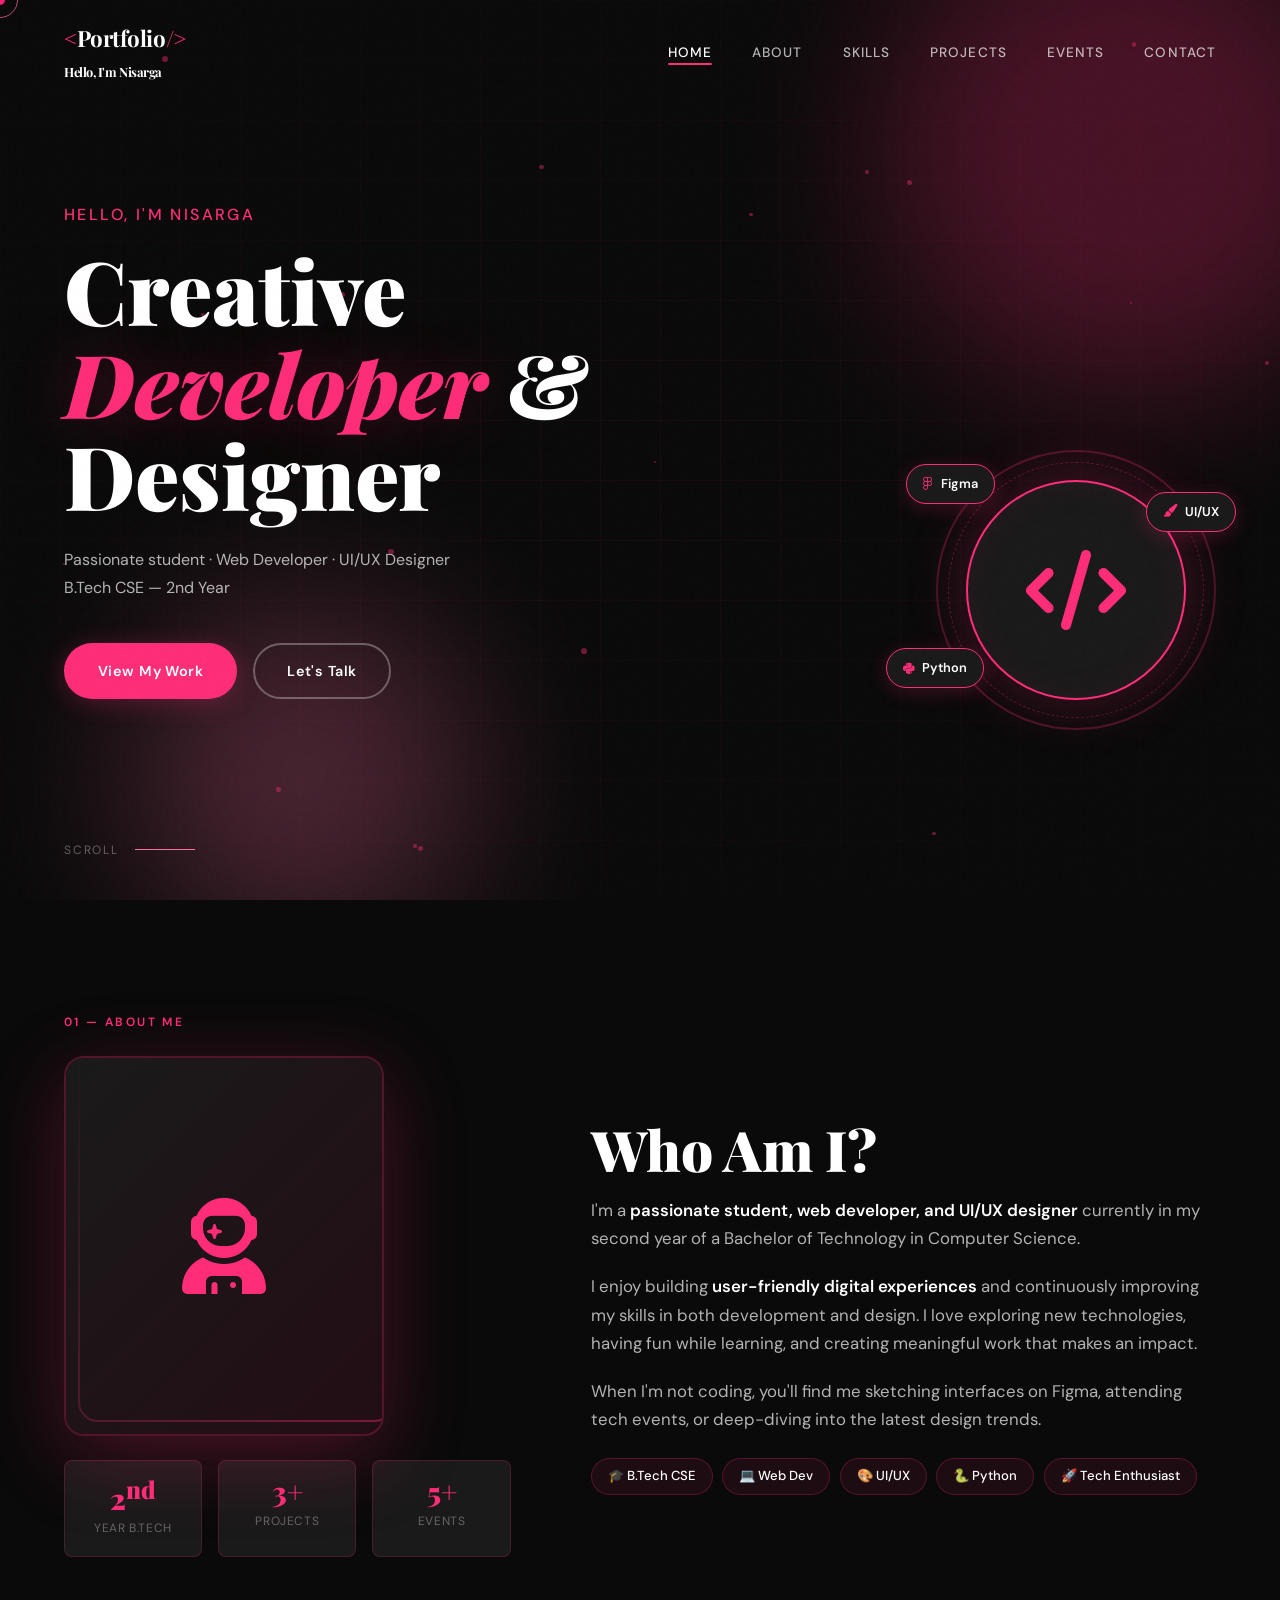
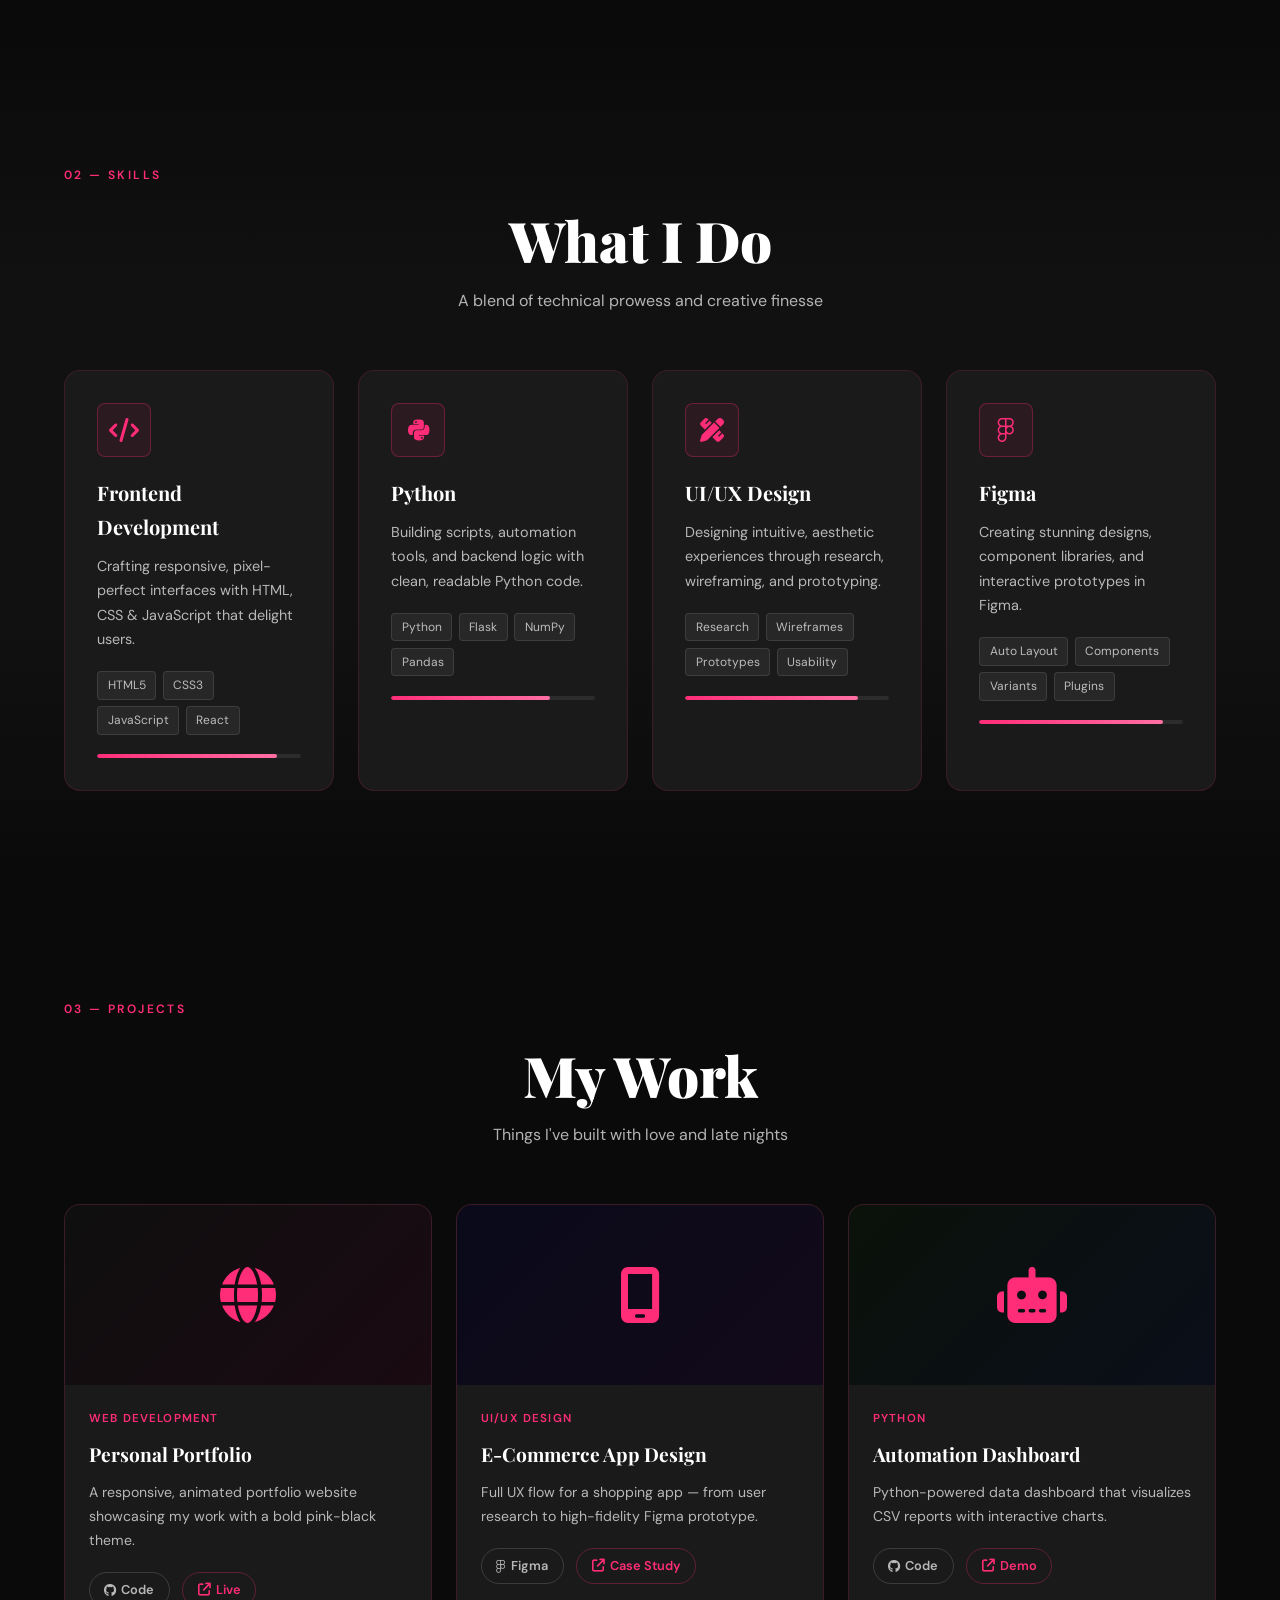
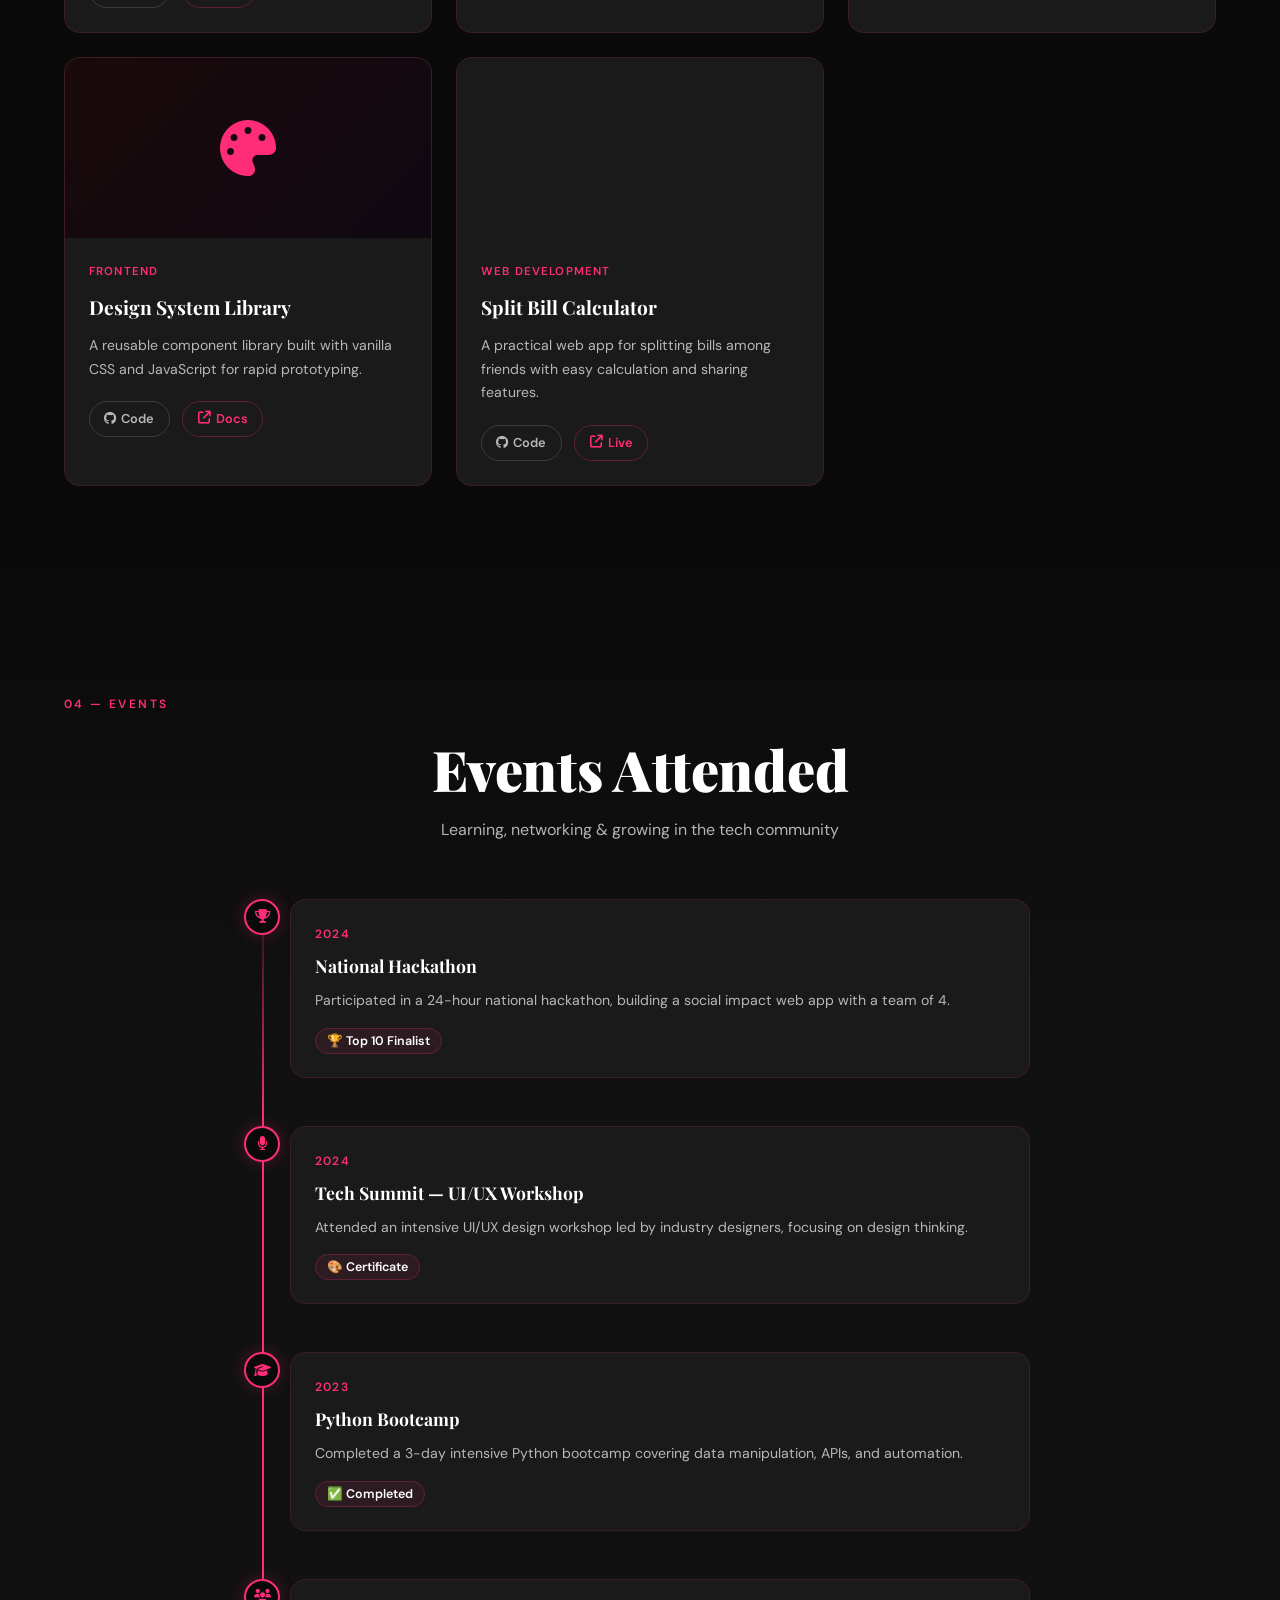
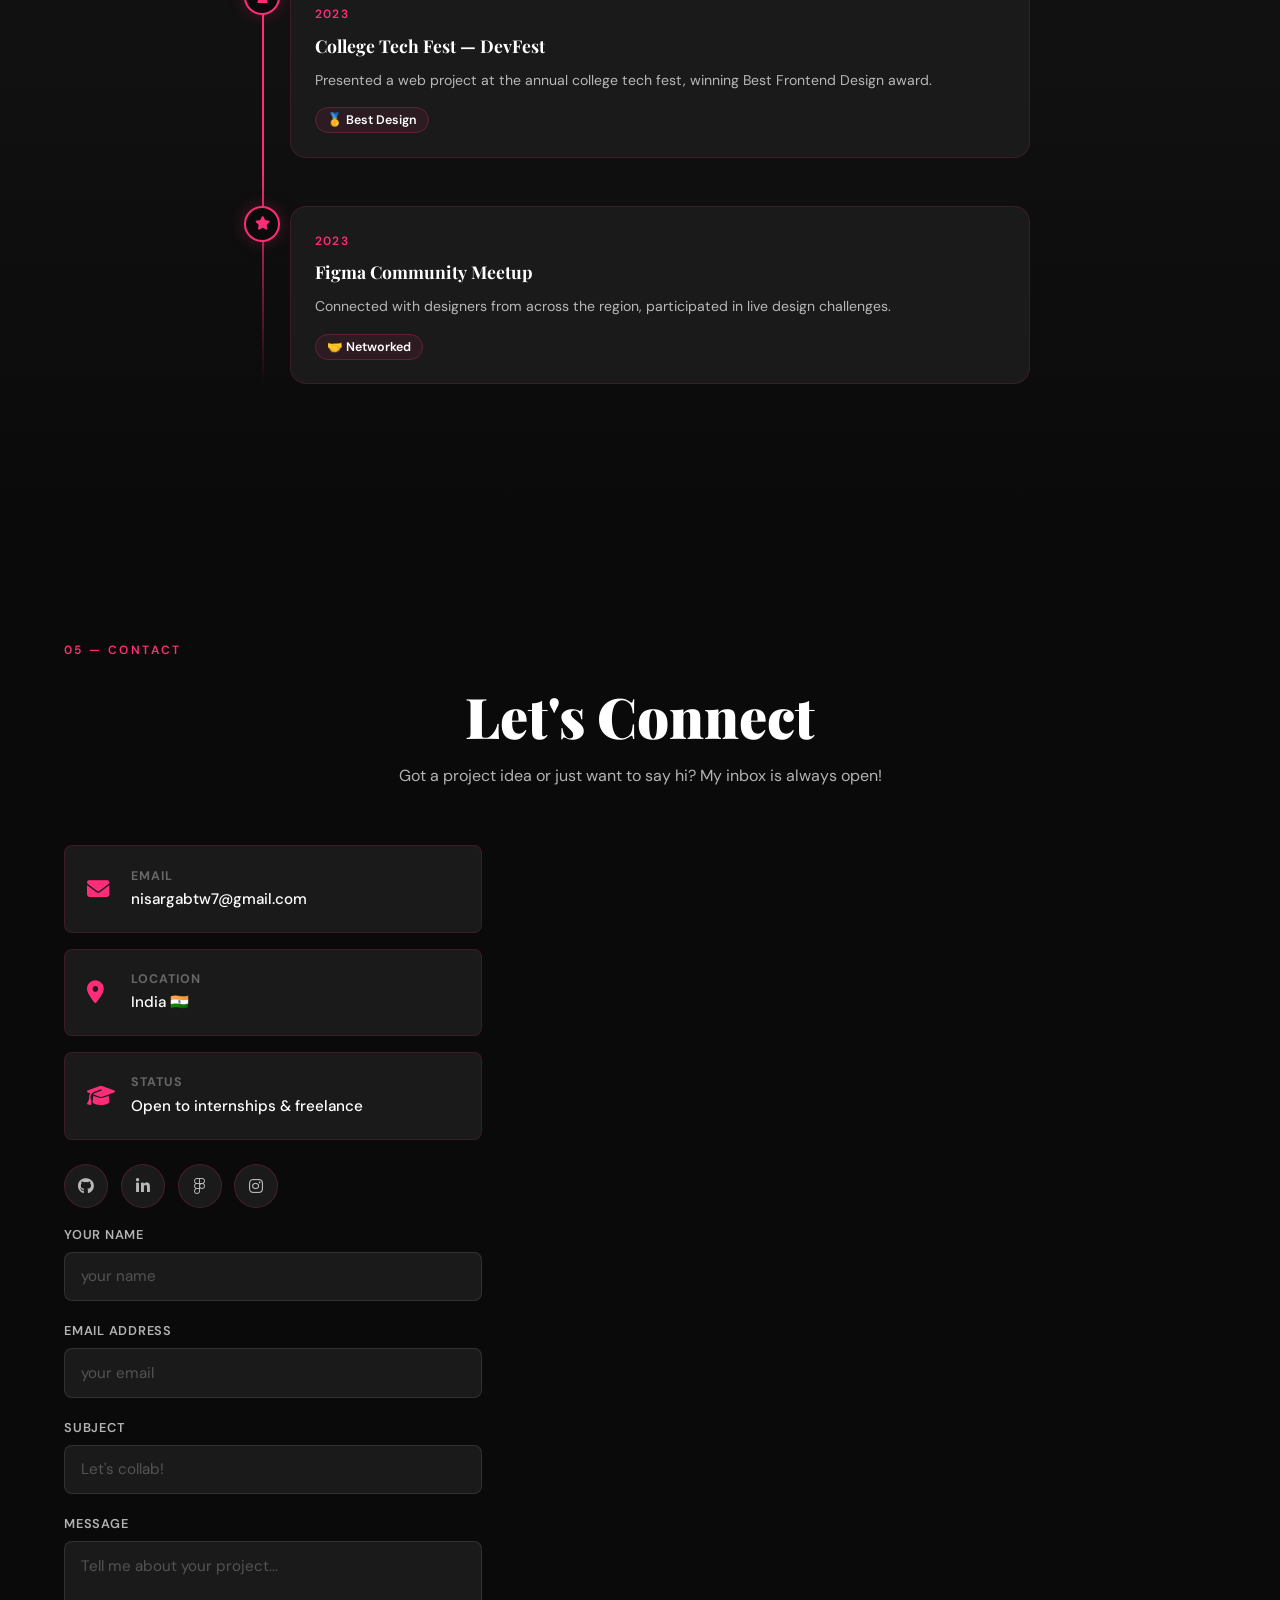
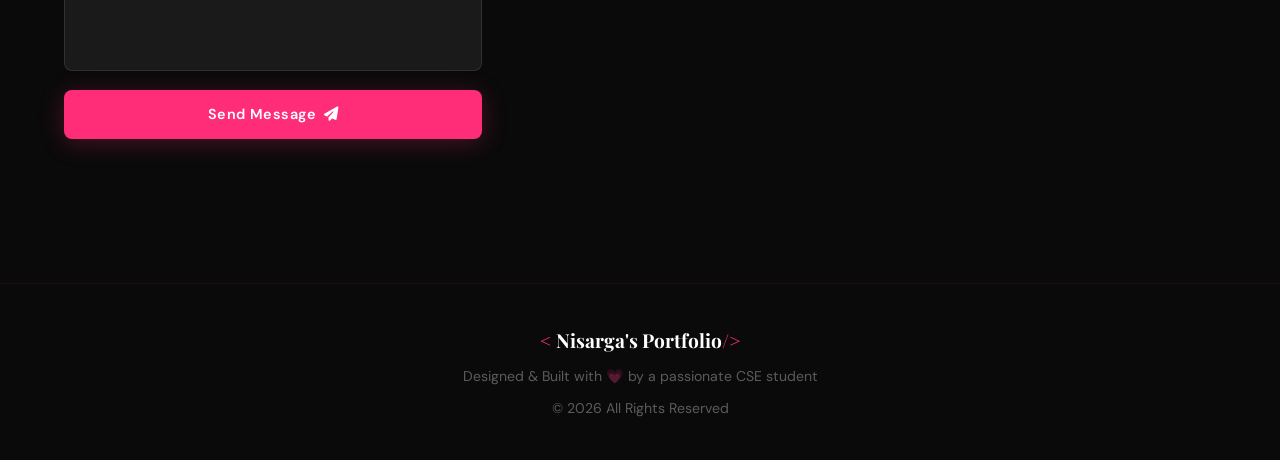
==== commit 0e2d701e: "Add files via upload" ====
--- a/index.html
+++ b/index.html
@@ -331,11 +331,12 @@
           </div>
         </div>
         <div class="social-links">
-          <a href="#" class="social-btn" aria-label="GitHub"><i class="fa-brands fa-github"></i></a>
-          <a href="#" class="social-btn" aria-label="LinkedIn"><i class="fa-brands fa-linkedin-in"></i></a>
-          <a href="#" class="social-btn" aria-label="Figma"><i class="fa-brands fa-figma"></i></a>
-          <a href="#" class="social-btn" aria-label="Twitter"><i class="fa-brands fa-x-twitter"></i></a>
-        </div>
+          <a href="https://github.com/nsrg777" target="_blank" class="social-btn" aria-label="GitHub"><i class="fa-brands fa-github"></i></a>
+          <a href="https://www.linkedin.com/in/nisarga777" target="_blank" class="social-btn" aria-label="LinkedIn"><i class="fa-brands fa-linkedin-in"></i></a>
+          <a href="https://figma.com/@nsrg777" target="_blank" class="social-btn" aria-label="Figma"><i class="fa-brands fa-figma"></i></a>
+          <a href="https://www.instagram.com/sheclickszz?igsh=MTZ1anIzeWl3aWlnOA==" target="_blank" class="social-btn" aria-label="Instagram">
+    <i class="fa-brands fa-instagram"></i>
+  </a>
       </div>
 
       <form class="contact-form reveal-right" id="contact-form">
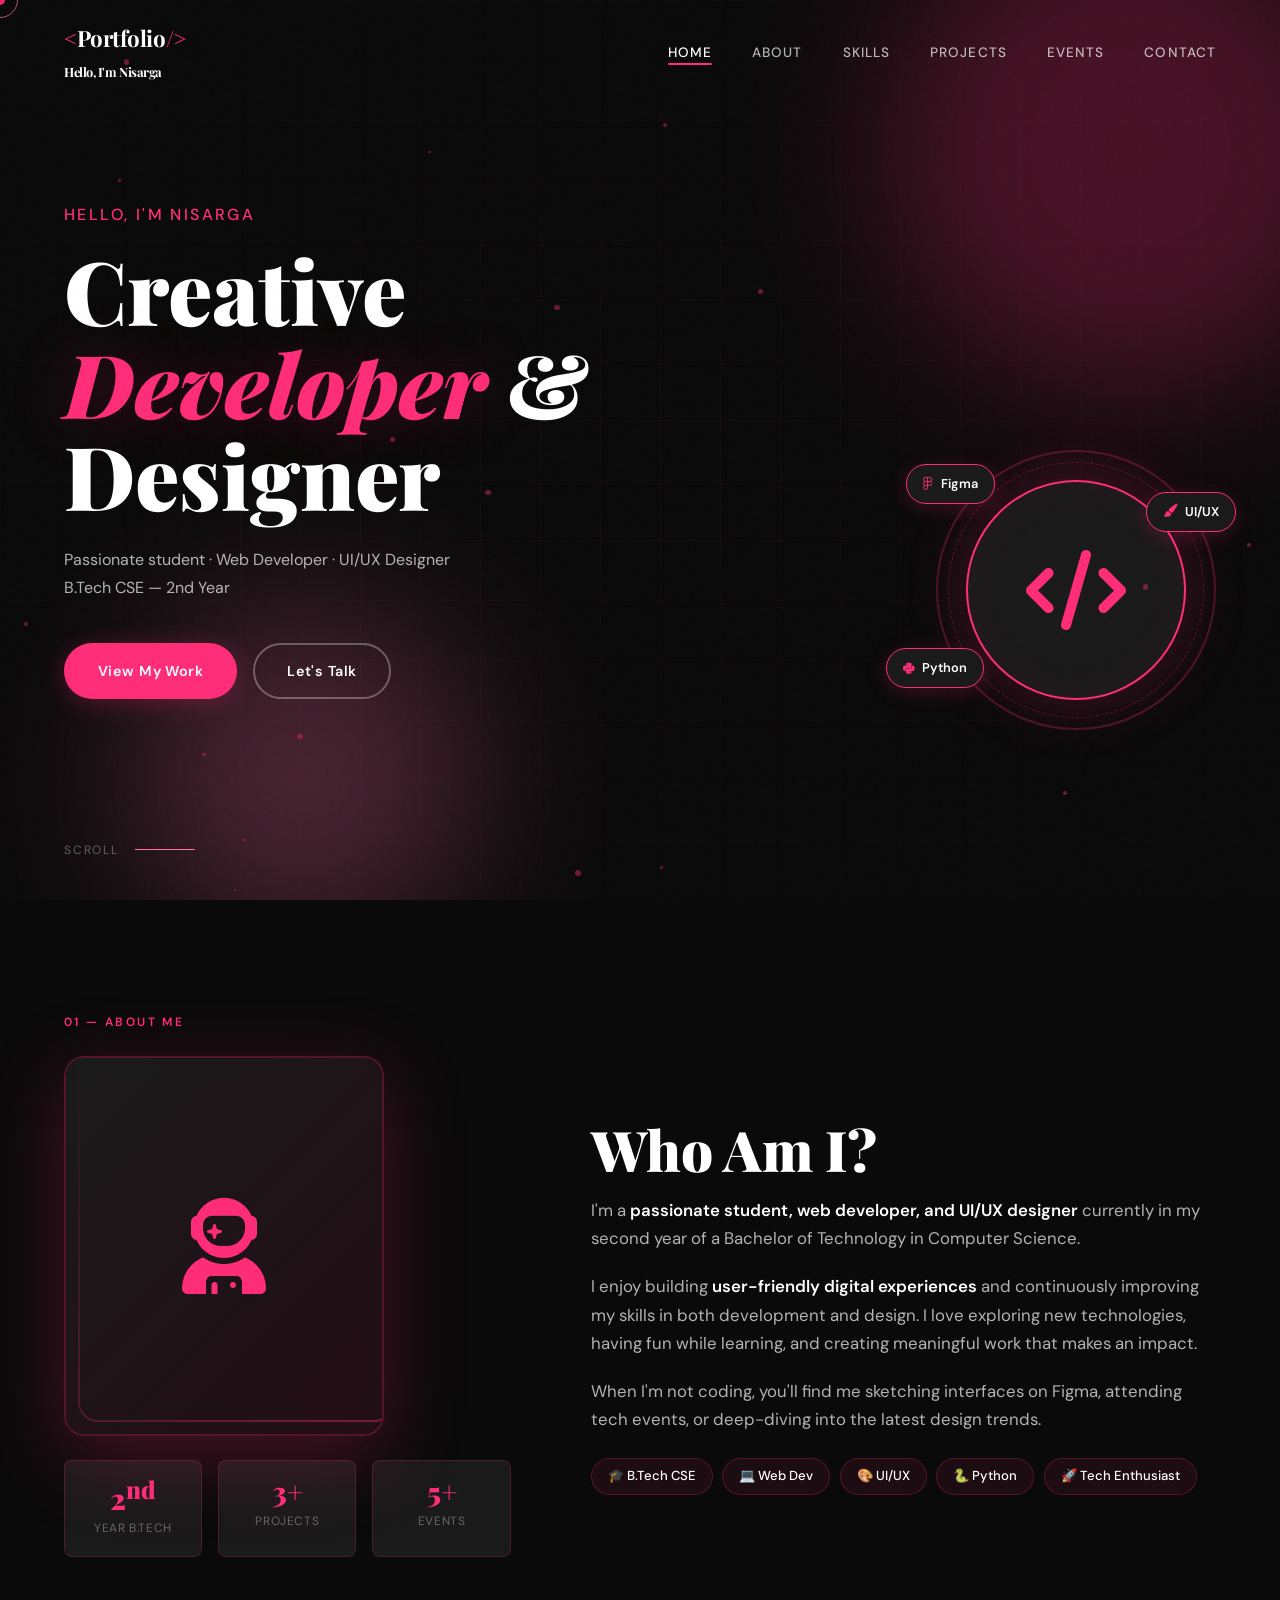
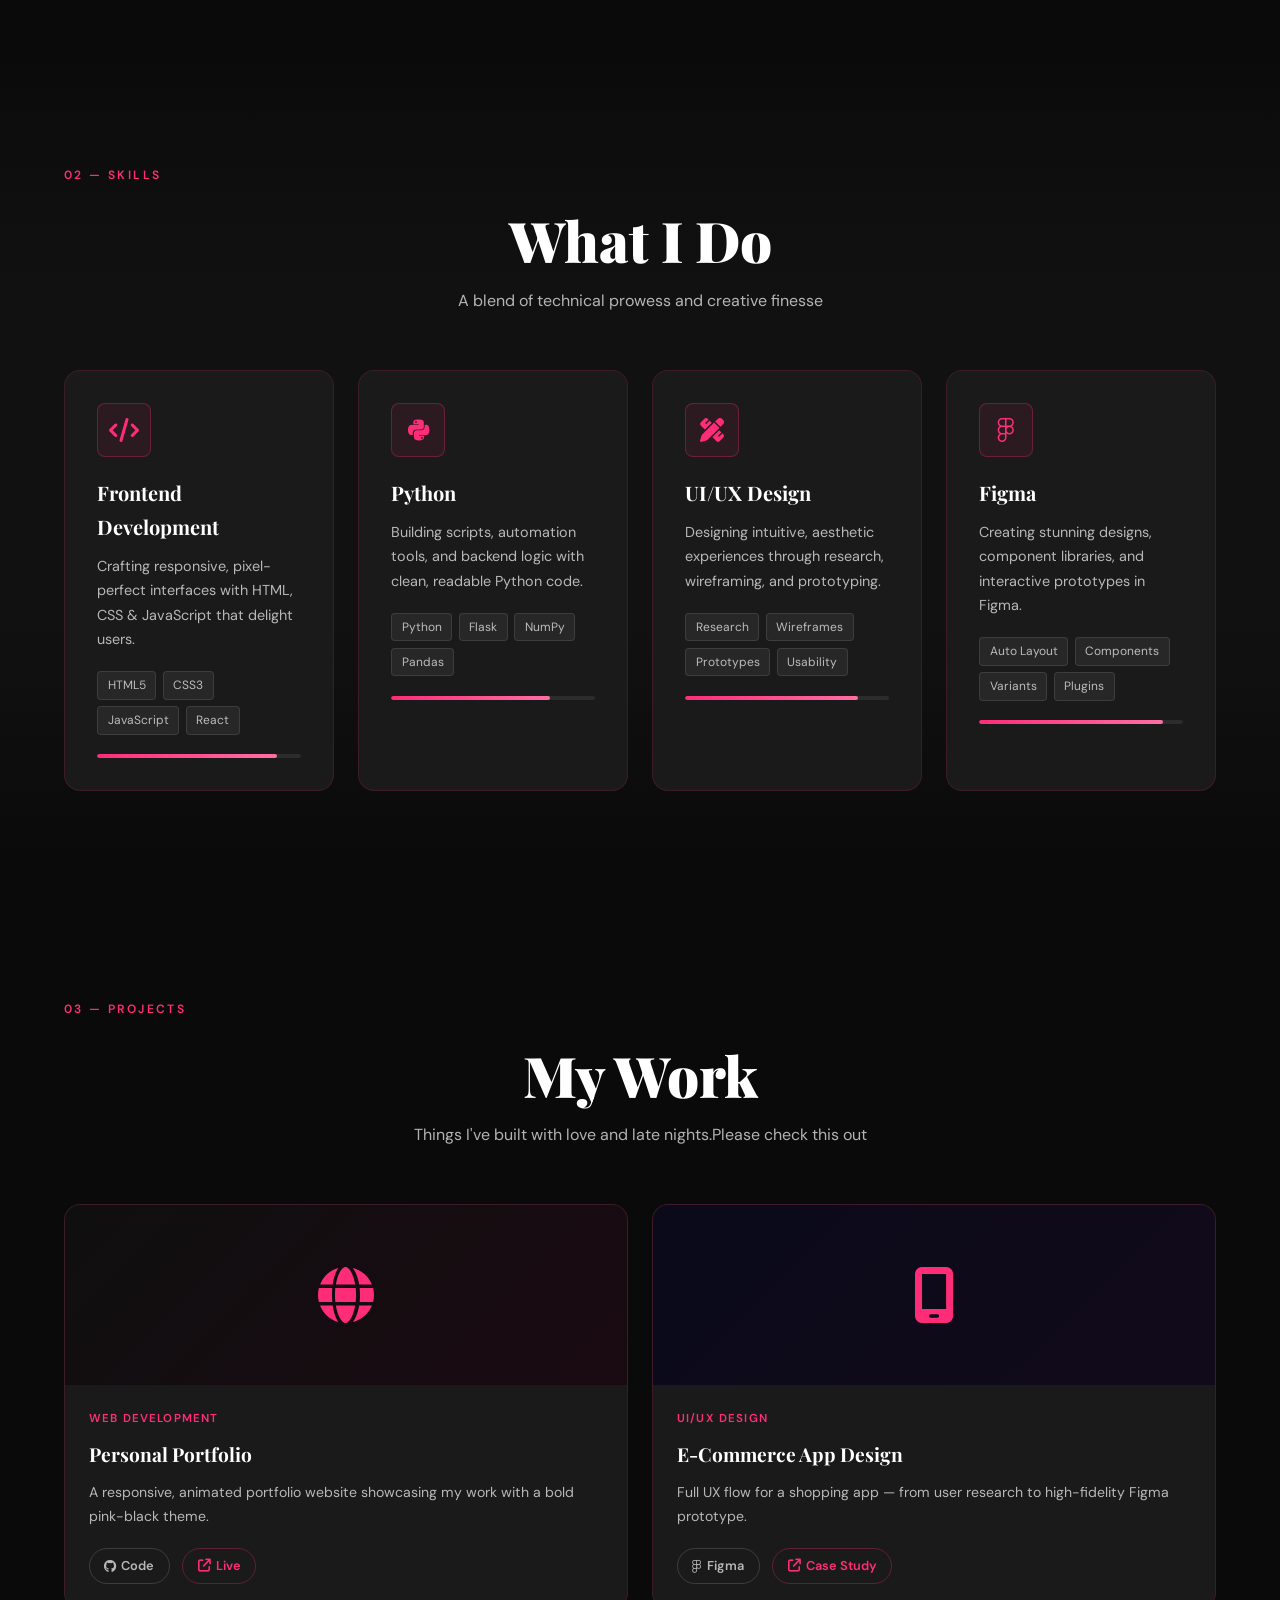
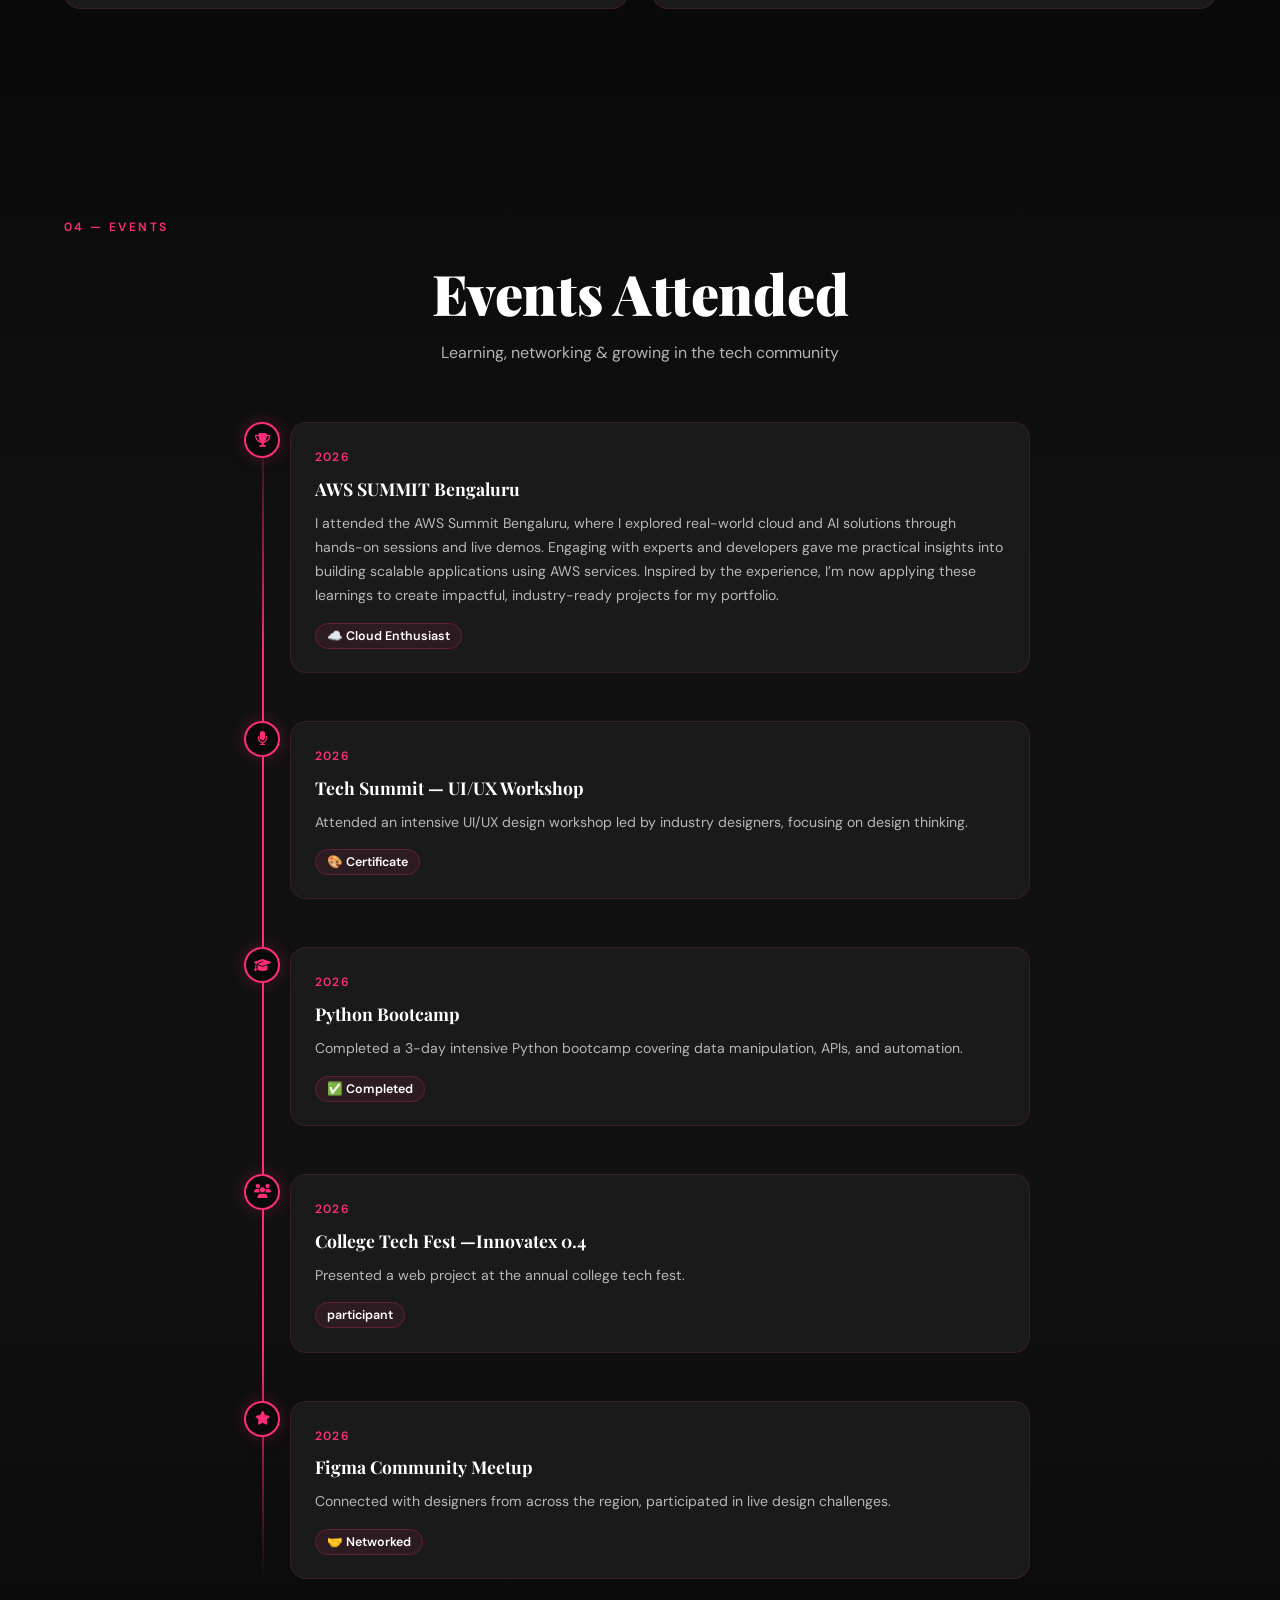
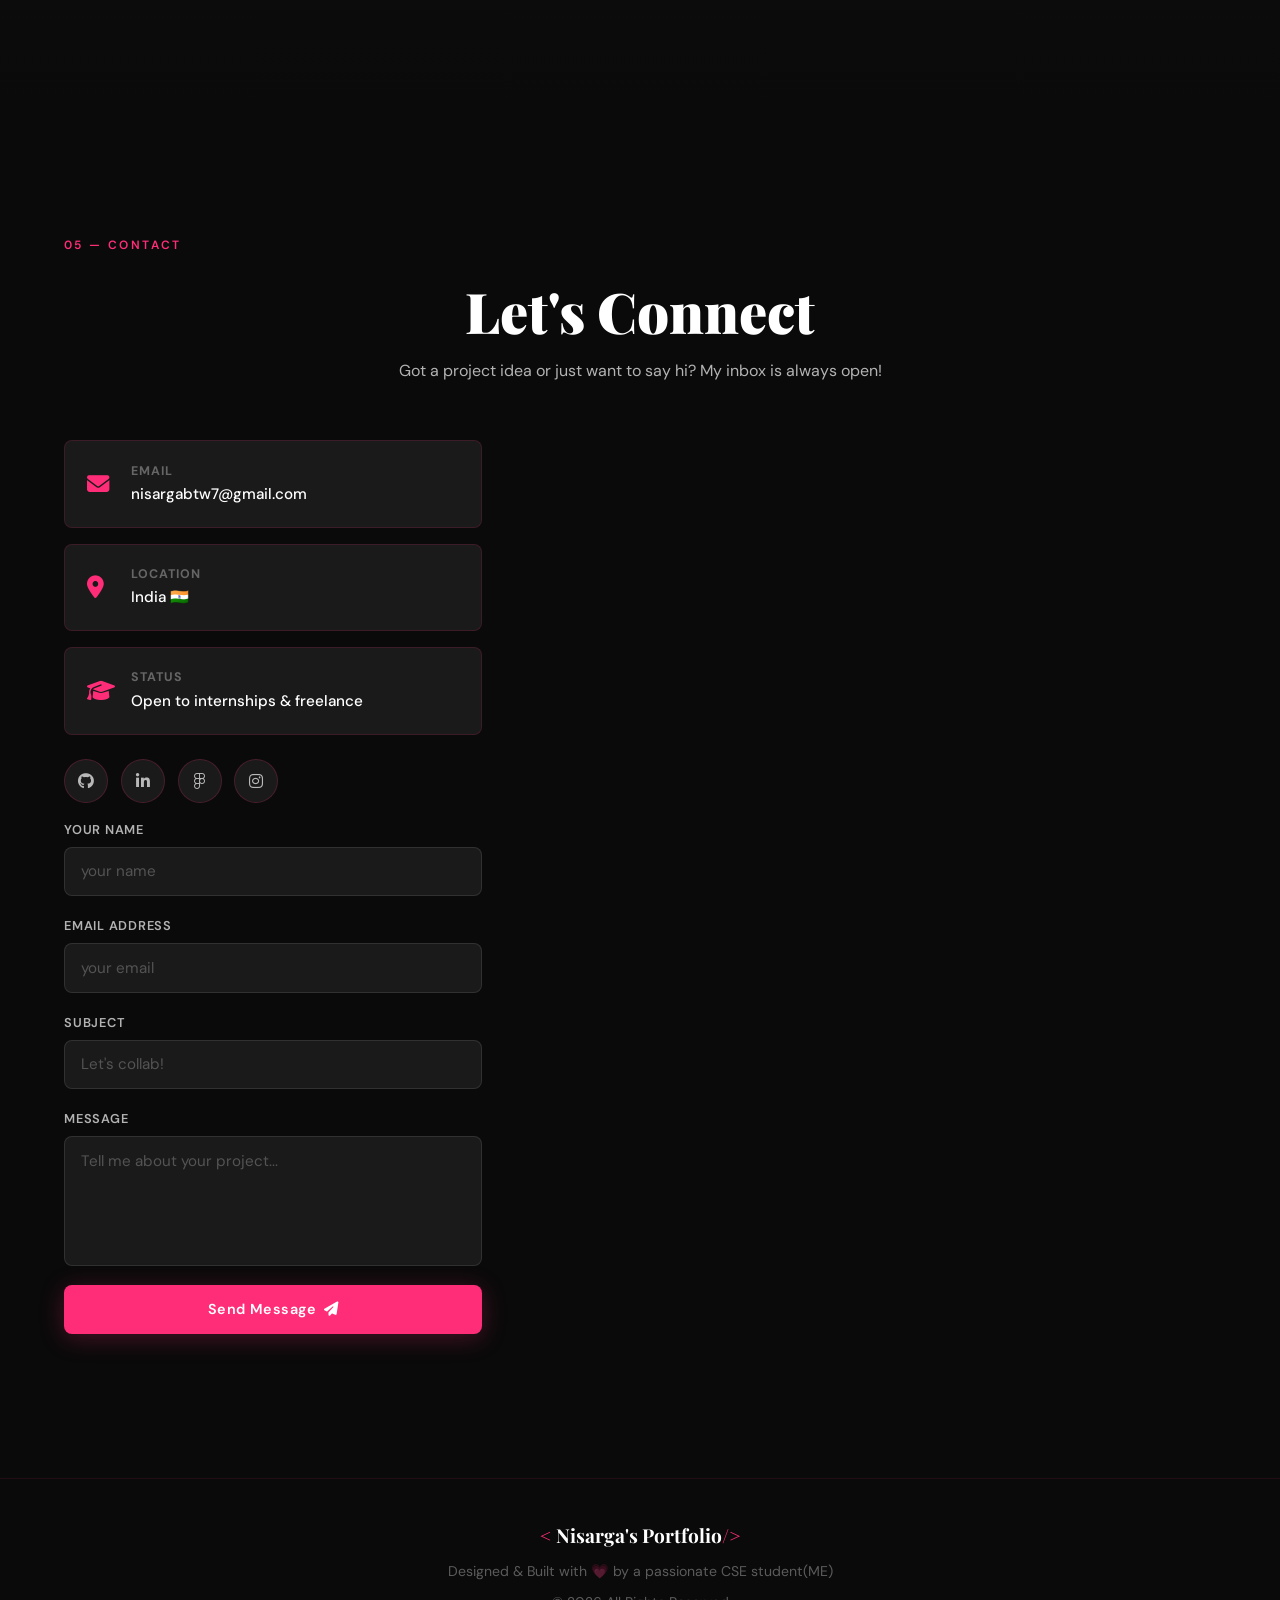
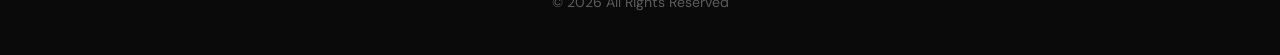
==== commit f23bd543: "Update print statement from 'Hello' to 'Goodbye'" ====
--- a/index.html
+++ b/index.html
@@ -160,7 +160,7 @@
   <section class="section projects" id="projects">
     <div class="section-label">03 — Projects</div>
     <h2 class="section-title centered reveal-up">My Work</h2>
-    <p class="section-sub centered reveal-up delay-1">Things I've built with love and late nights</p>
+    <p class="section-sub centered reveal-up delay-1">Things I've built with love and late nights.Please check this out</p>
     <div class="projects-grid">
 
       <div class="project-card reveal-up delay-1" data-category="web">
@@ -193,51 +193,11 @@
         </div>
       </div>
 
-      <div class="project-card reveal-up delay-3" data-category="python">
-        <div class="project-img">
-          <div class="project-mock mock-3"><i class="fa-solid fa-robot"></i></div>
-        </div>
-        <div class="project-body">
-          <span class="project-tag">Python</span>
-          <h3>Automation Dashboard</h3>
-          <p>Python-powered data dashboard that visualizes CSV reports with interactive charts.</p>
-          <div class="project-links">
-            <a href="#" class="proj-link"><i class="fa-brands fa-github"></i> Code</a>
-            <a href="#" class="proj-link primary"><i class="fa-solid fa-arrow-up-right-from-square"></i> Demo</a>
-          </div>
-        </div>
-      </div>
-
-      <div class="project-card reveal-up delay-1" data-category="web">
-        <div class="project-img">
-          <div class="project-mock mock-4"><i class="fa-solid fa-palette"></i></div>
-        </div>
-        <div class="project-body">
-          <span class="project-tag">Frontend</span>
-          <h3>Design System Library</h3>
-          <p>A reusable component library built with vanilla CSS and JavaScript for rapid prototyping.</p>
-          <div class="project-links">
-            <a href="#" class="proj-link"><i class="fa-brands fa-github"></i> Code</a>
-            <a href="#" class="proj-link primary"><i class="fa-solid fa-arrow-up-right-from-square"></i> Docs</a>
-          </div>
-        </div>
-      </div>
-
-      <div class="project-card reveal-up delay-2" data-category="web">
-        <div class="project-img">
-          <div class="project-mock mock-5"><i class="fa-solid fa-money-bill-split"></i></div>
-        </div>
-        <div class="project-body">
-          <span class="project-tag">Web Development</span>
-          <h3>Split Bill Calculator</h3>
-          <p>A practical web app for splitting bills among friends with easy calculation and sharing features.</p>
-          <div class="project-links">
-            <a href="#" class="proj-link"><i class="fa-brands fa-github"></i> Code</a>
-            <a href="#" class="proj-link primary"><i class="fa-solid fa-arrow-up-right-from-square"></i> Live</a>
-          </div>
-        </div>
-      </div>
-
+      
+
+     
+
+      
     </div>
   </section>
 
@@ -251,17 +211,20 @@
       <div class="timeline-item reveal-left">
         <div class="tl-dot"><i class="fa-solid fa-trophy"></i></div>
         <div class="tl-card">
-          <span class="tl-date">2024</span>
-          <h3>National Hackathon</h3>
-          <p>Participated in a 24-hour national hackathon, building a social impact web app with a team of 4.</p>
-          <span class="tl-badge">🏆 Top 10 Finalist</span>
+          <span class="tl-date">2026</span>
+          <h3>AWS SUMMIT Bengaluru</h3>
+          <p>I attended the AWS Summit Bengaluru, where I explored real-world cloud and AI solutions through hands-on sessions and live demos.
+Engaging with experts and developers gave me practical insights into building scalable applications using AWS services.
+Inspired by the experience, I’m now applying these learnings to create impactful, industry-ready projects for my portfolio.
+</p>
+            <span class="tl-badge">☁️ Cloud Enthusiast</span>
         </div>
       </div>
 
       <div class="timeline-item reveal-right">
         <div class="tl-dot"><i class="fa-solid fa-microphone"></i></div>
         <div class="tl-card">
-          <span class="tl-date">2024</span>
+          <span class="tl-date">2026</span>
           <h3>Tech Summit — UI/UX Workshop</h3>
           <p>Attended an intensive UI/UX design workshop led by industry designers, focusing on design thinking.</p>
           <span class="tl-badge">🎨 Certificate</span>
@@ -271,7 +234,7 @@
       <div class="timeline-item reveal-left">
         <div class="tl-dot"><i class="fa-solid fa-graduation-cap"></i></div>
         <div class="tl-card">
-          <span class="tl-date">2023</span>
+          <span class="tl-date">2026</span>
           <h3>Python Bootcamp</h3>
           <p>Completed a 3-day intensive Python bootcamp covering data manipulation, APIs, and automation.</p>
           <span class="tl-badge">✅ Completed</span>
@@ -281,17 +244,17 @@
       <div class="timeline-item reveal-right">
         <div class="tl-dot"><i class="fa-solid fa-users"></i></div>
         <div class="tl-card">
-          <span class="tl-date">2023</span>
-          <h3>College Tech Fest — DevFest</h3>
-          <p>Presented a web project at the annual college tech fest, winning Best Frontend Design award.</p>
-          <span class="tl-badge">🥇 Best Design</span>
+          <span class="tl-date">2026</span>
+          <h3>College Tech Fest —Innovatex 0.4 </h3>
+          <p>Presented a web project at the annual college tech fest.</p>
+          <span class="tl-badge">participant</span>
         </div>
       </div>
 
       <div class="timeline-item reveal-left">
         <div class="tl-dot"><i class="fa-solid fa-star"></i></div>
         <div class="tl-card">
-          <span class="tl-date">2023</span>
+          <span class="tl-date">2026</span>
           <h3>Figma Community Meetup</h3>
           <p>Connected with designers from across the region, participated in live design challenges.</p>
           <span class="tl-badge">🤝 Networked</span>
@@ -370,11 +333,11 @@
   <footer class="footer">
     <div class="footer-inner">
       <span class="footer-logo"><span>&lt;</span> Nisarga's Portfolio<span>/&gt;</span></span>
-      <p>Designed & Built with 💗 by a passionate CSE student</p>
+      <p>Designed & Built with 💗 by a passionate CSE student(ME)</p>
       <p class="footer-copy">© 2026 All Rights Reserved</p>
     </div>
   </footer>
 
   <script src="p.js"></script>
 </body>
-</html>+</html>
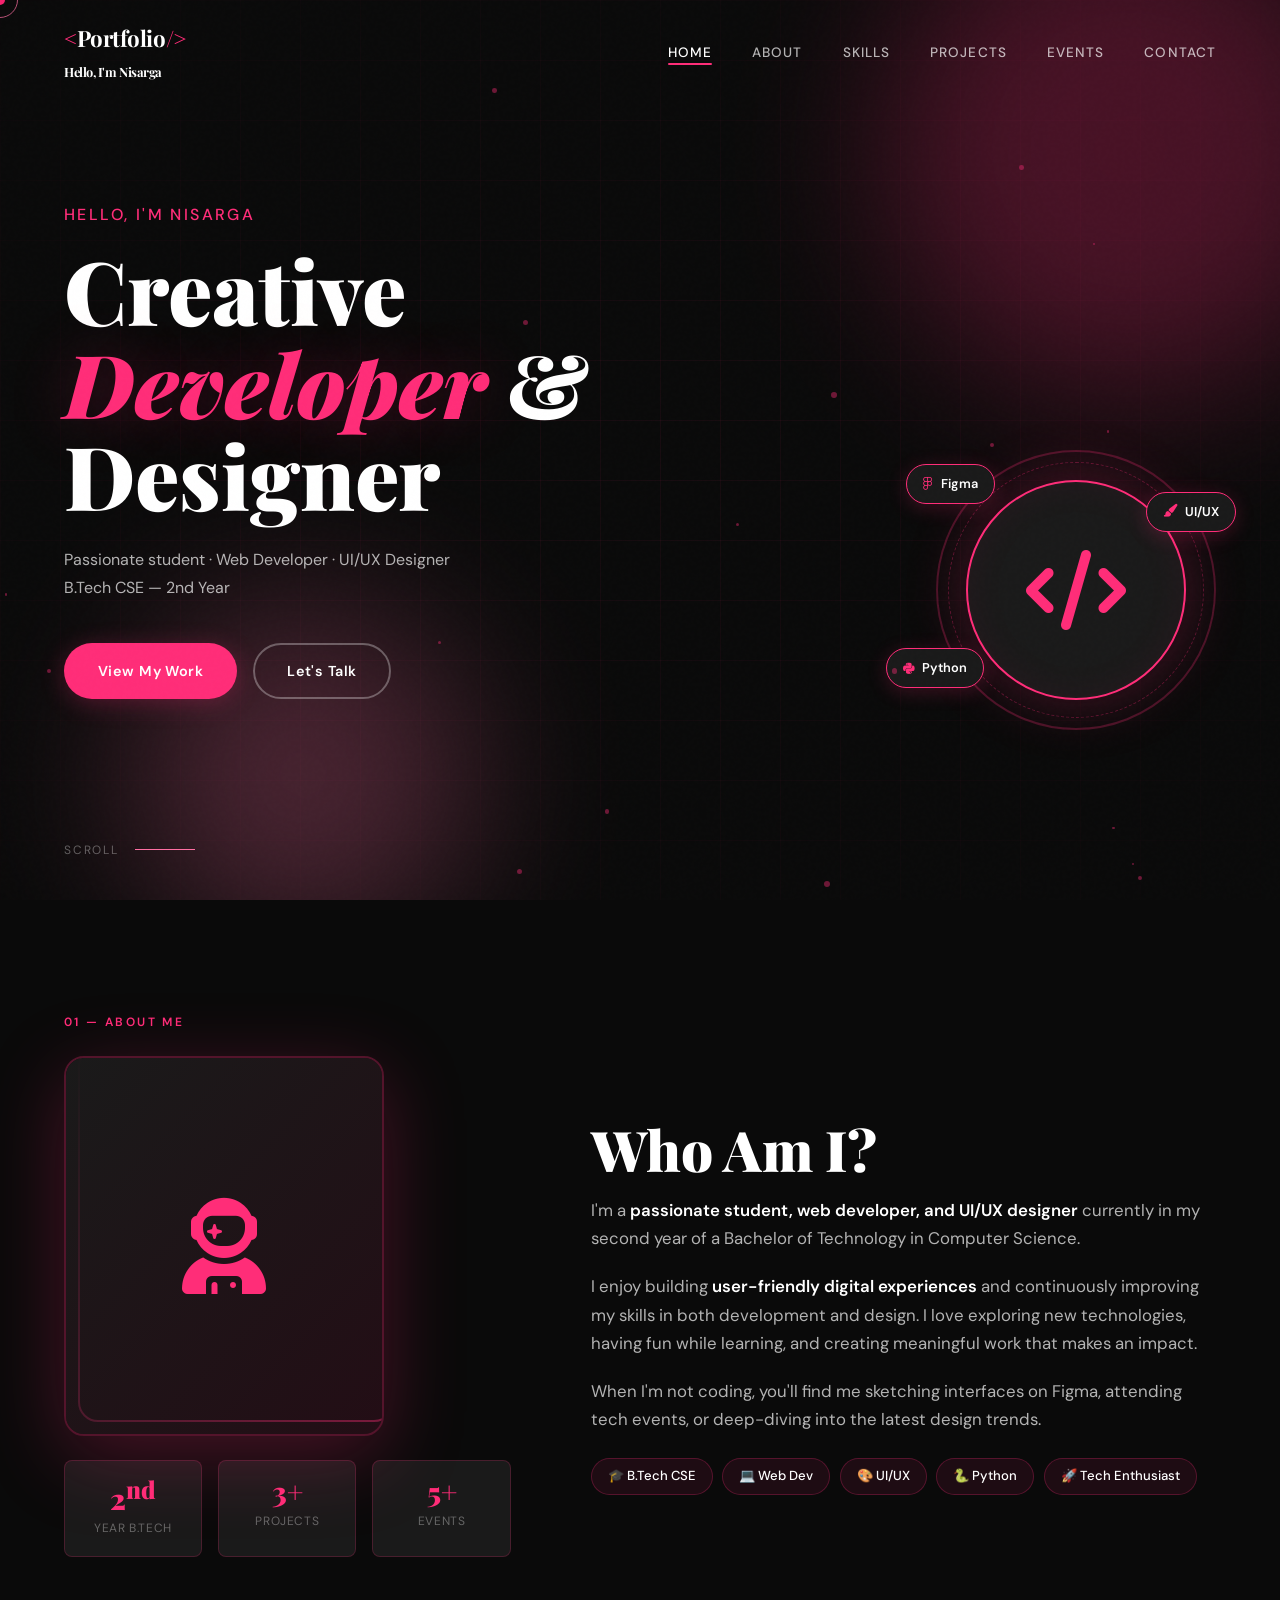
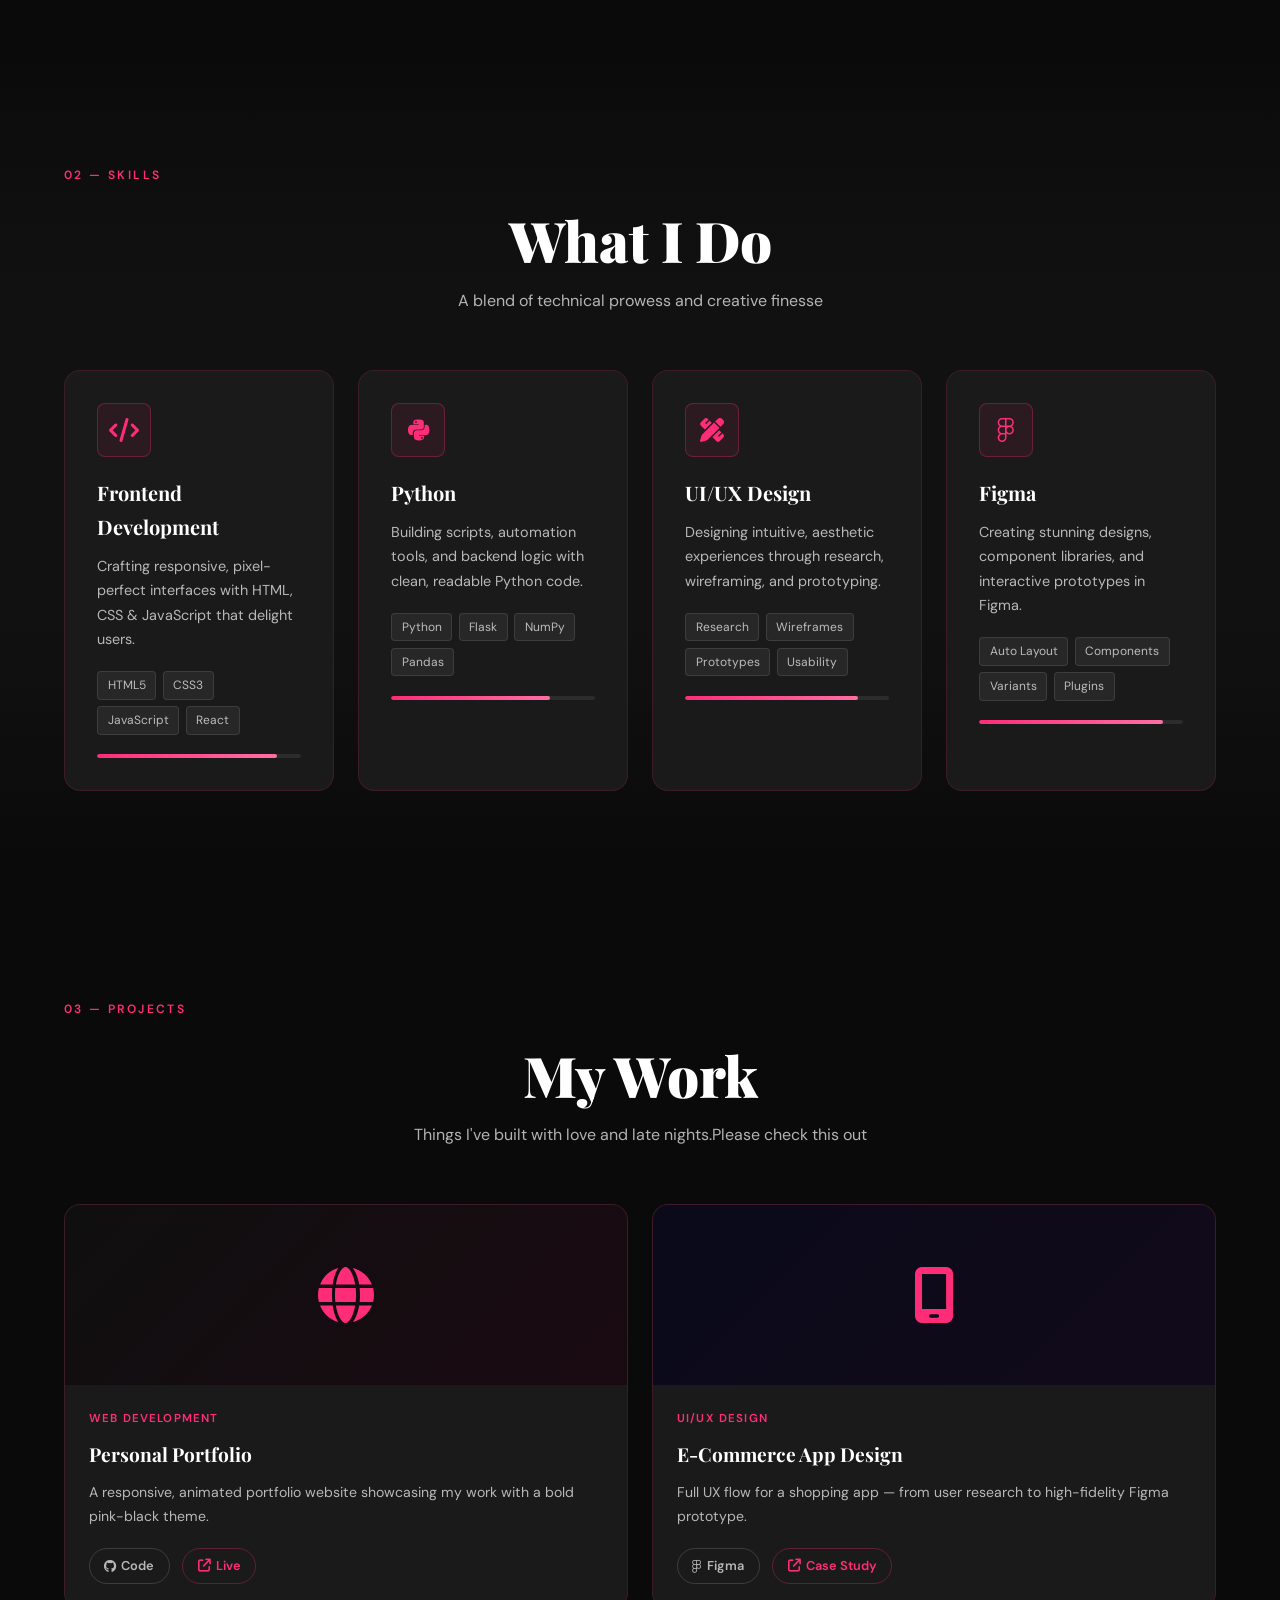
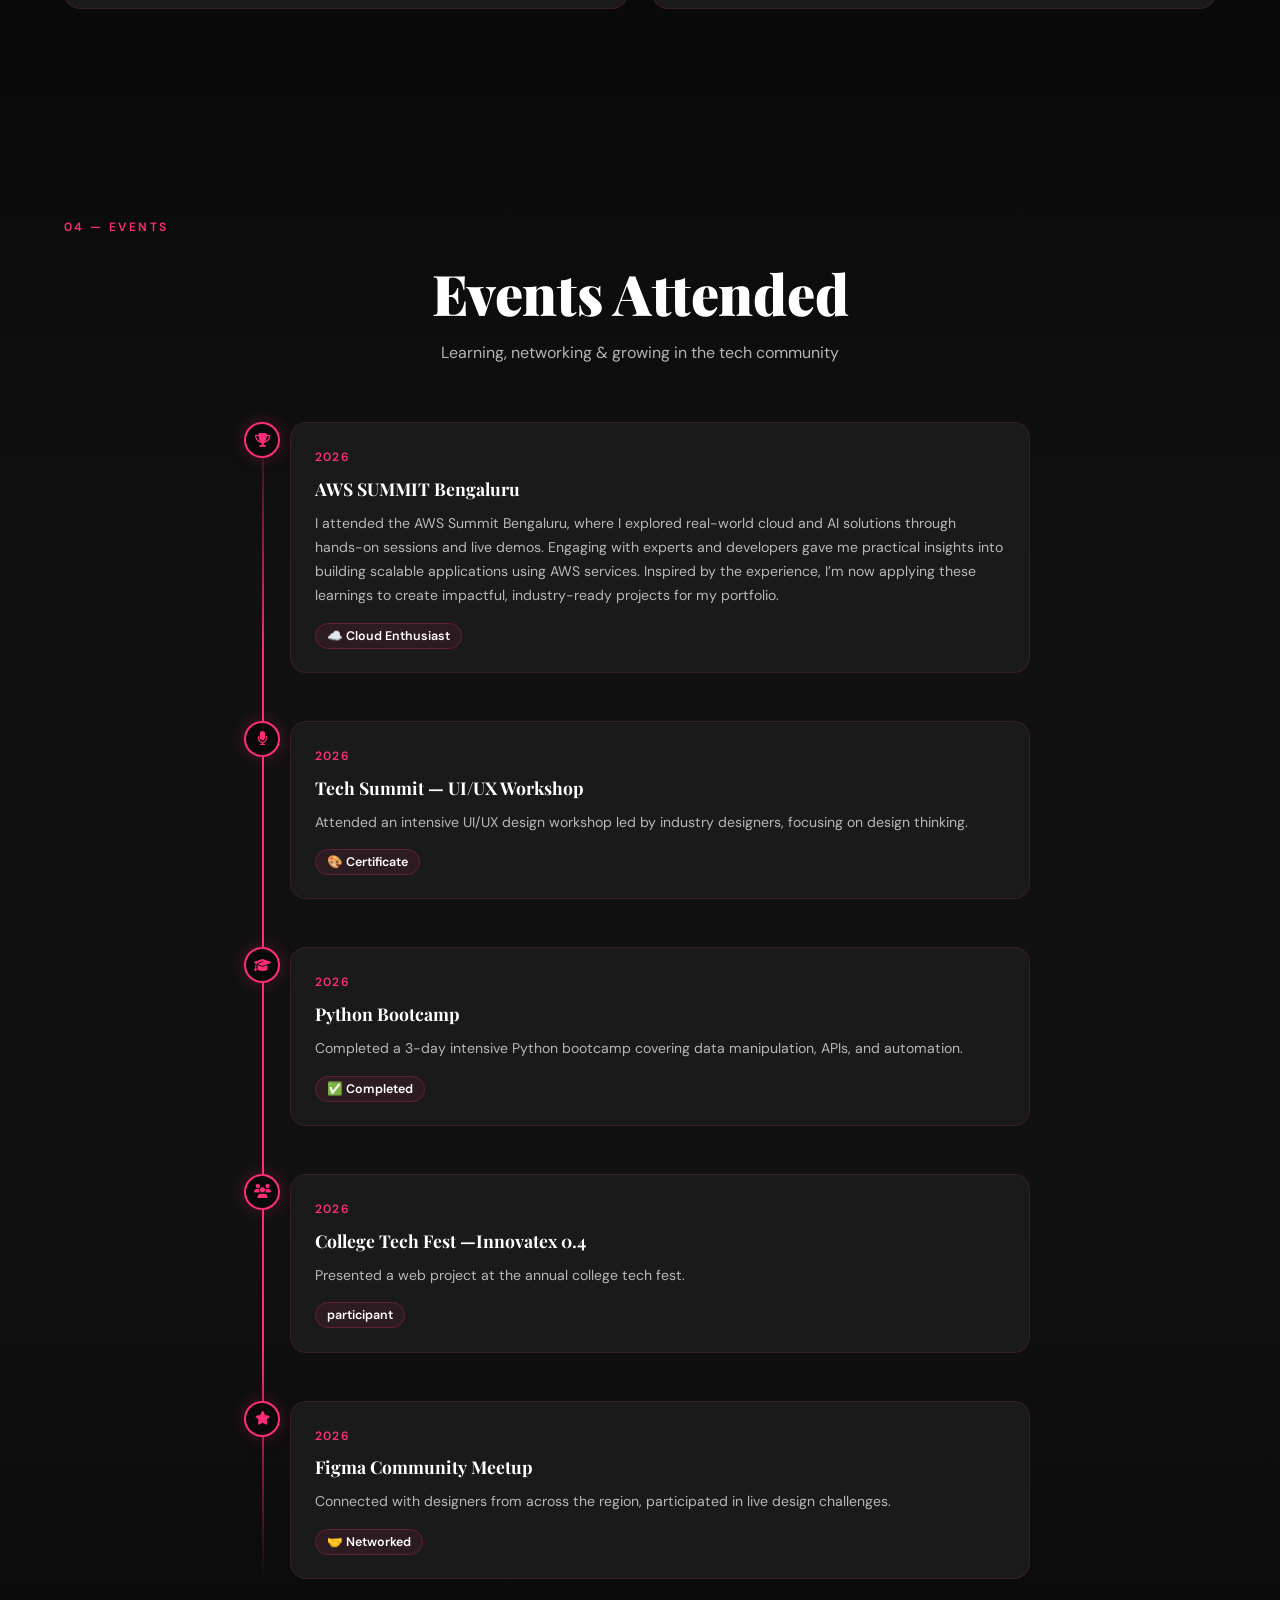
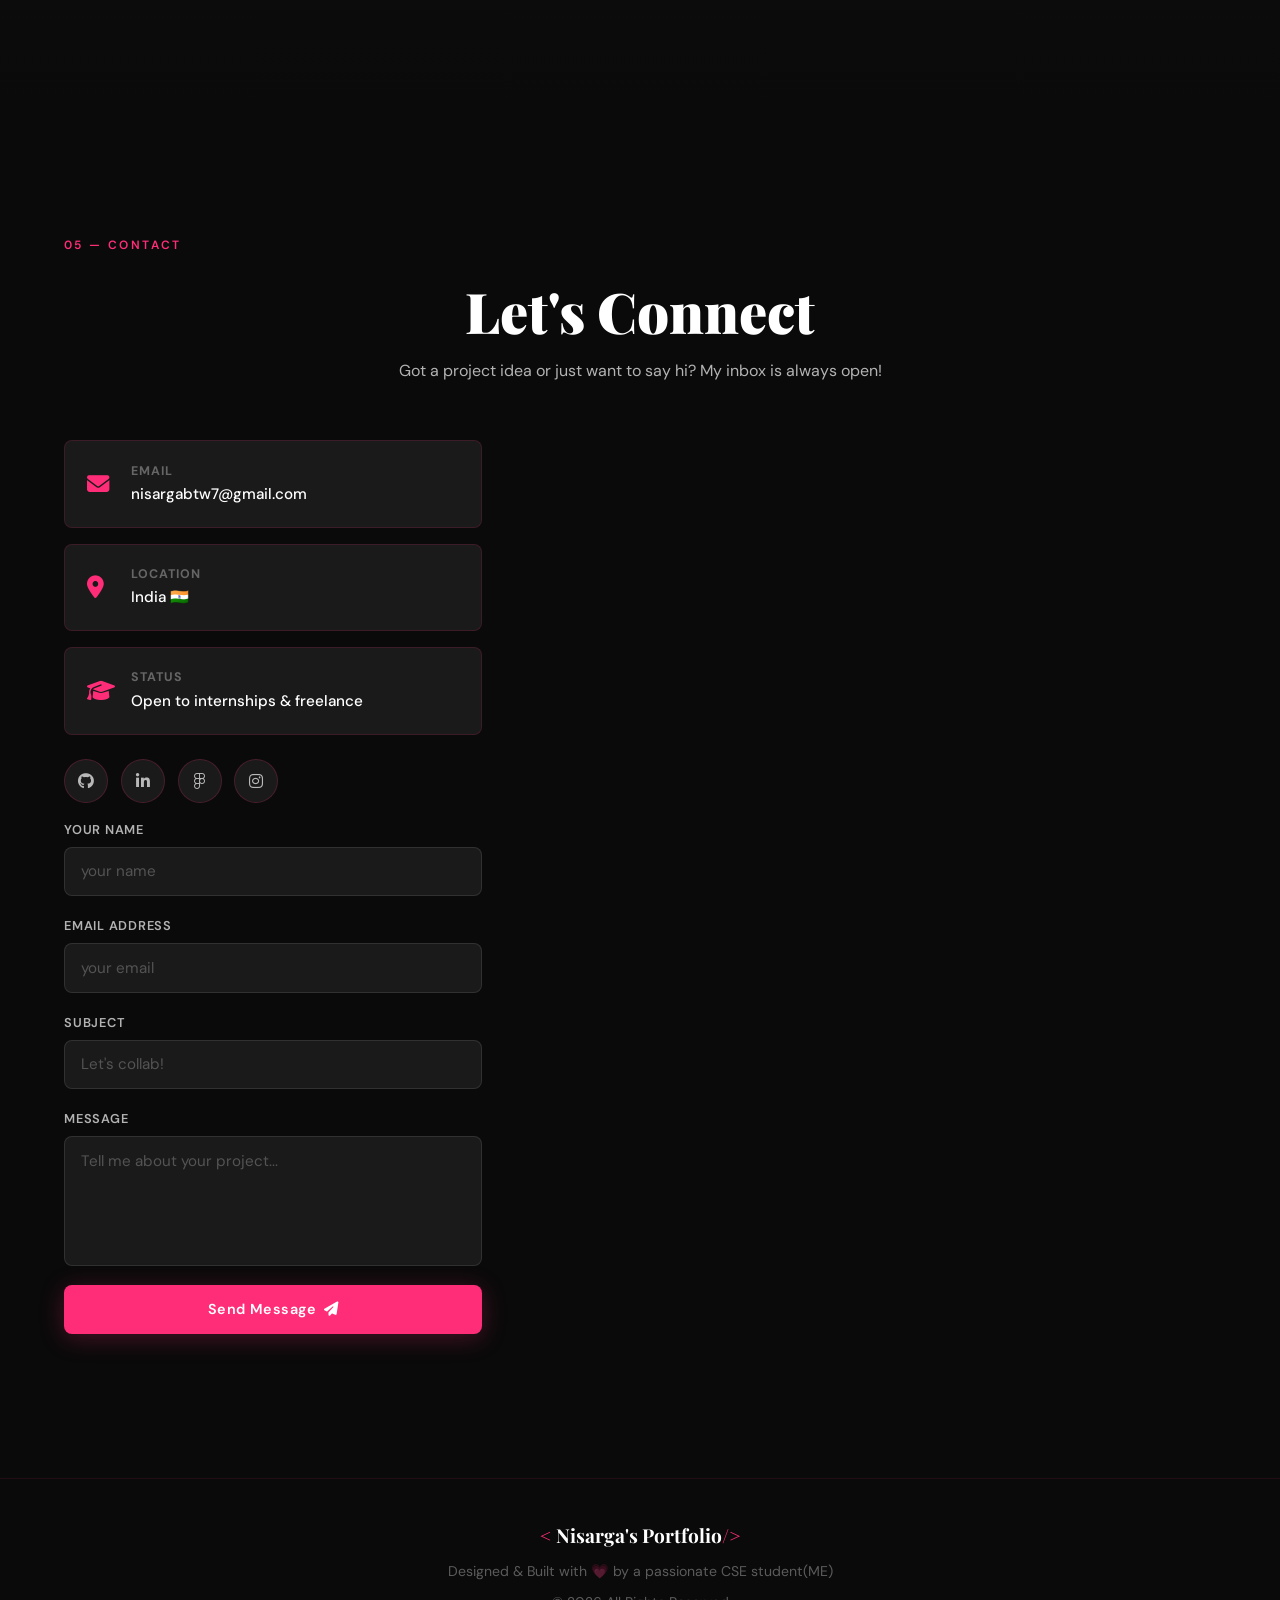
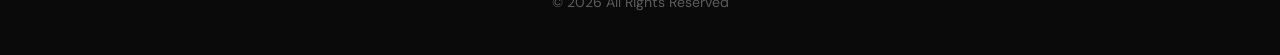
==== commit 65780303: "Update print statement from 'Hello' to 'Goodbye'" ====
--- a/index.html
+++ b/index.html
@@ -172,8 +172,8 @@
           <h3>Personal Portfolio</h3>
           <p>A responsive, animated portfolio website showcasing my work with a bold pink-black theme.</p>
           <div class="project-links">
-            <a href="#" class="proj-link"><i class="fa-brands fa-github"></i> Code</a>
-            <a href="#" class="proj-link primary"><i class="fa-solid fa-arrow-up-right-from-square"></i> Live</a>
+            <a href=" https://nsrg777.github.io/My-portfolio/" class="proj-link"><i class="fa-brands fa-github"></i> Code</a>
+            <a href=" https://nsrg777.github.io/My-portfolio/" class="proj-link primary"><i class="fa-solid fa-arrow-up-right-from-square"></i> Live</a>
           </div>
         </div>
       </div>
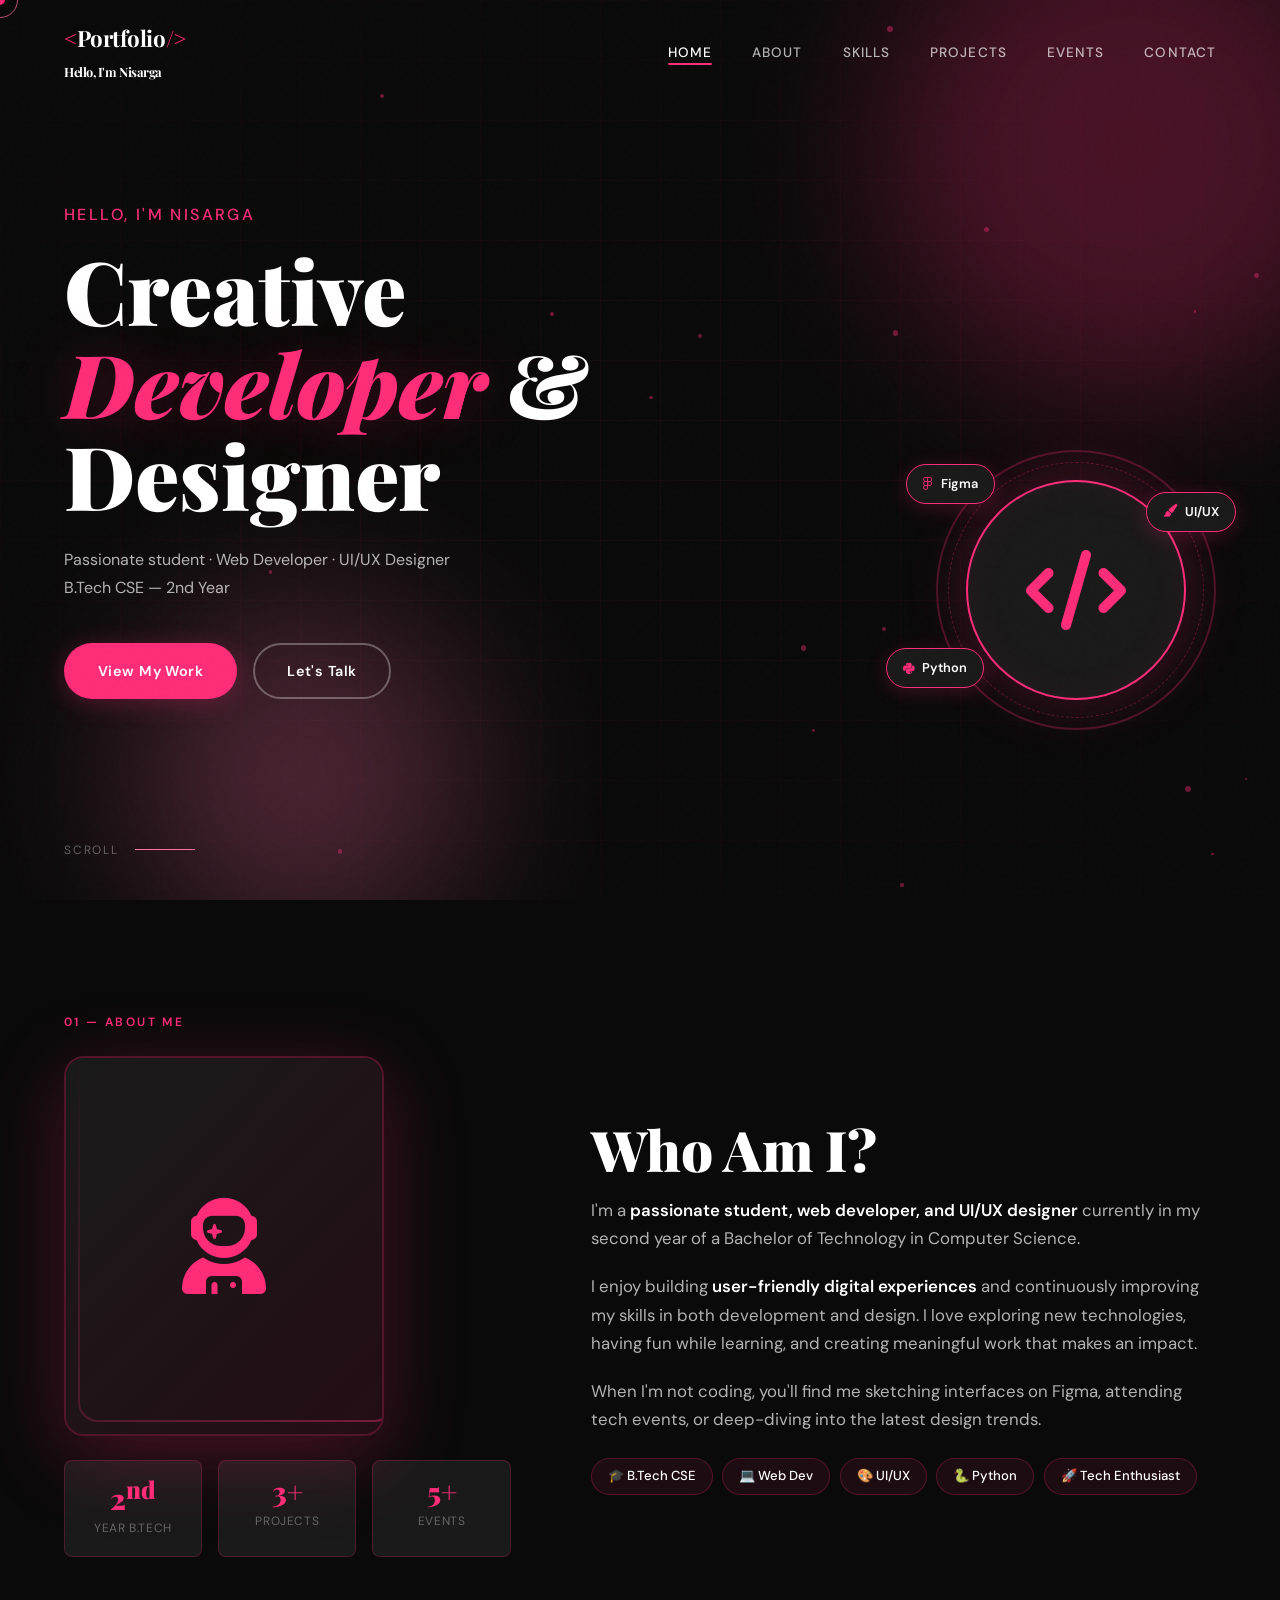
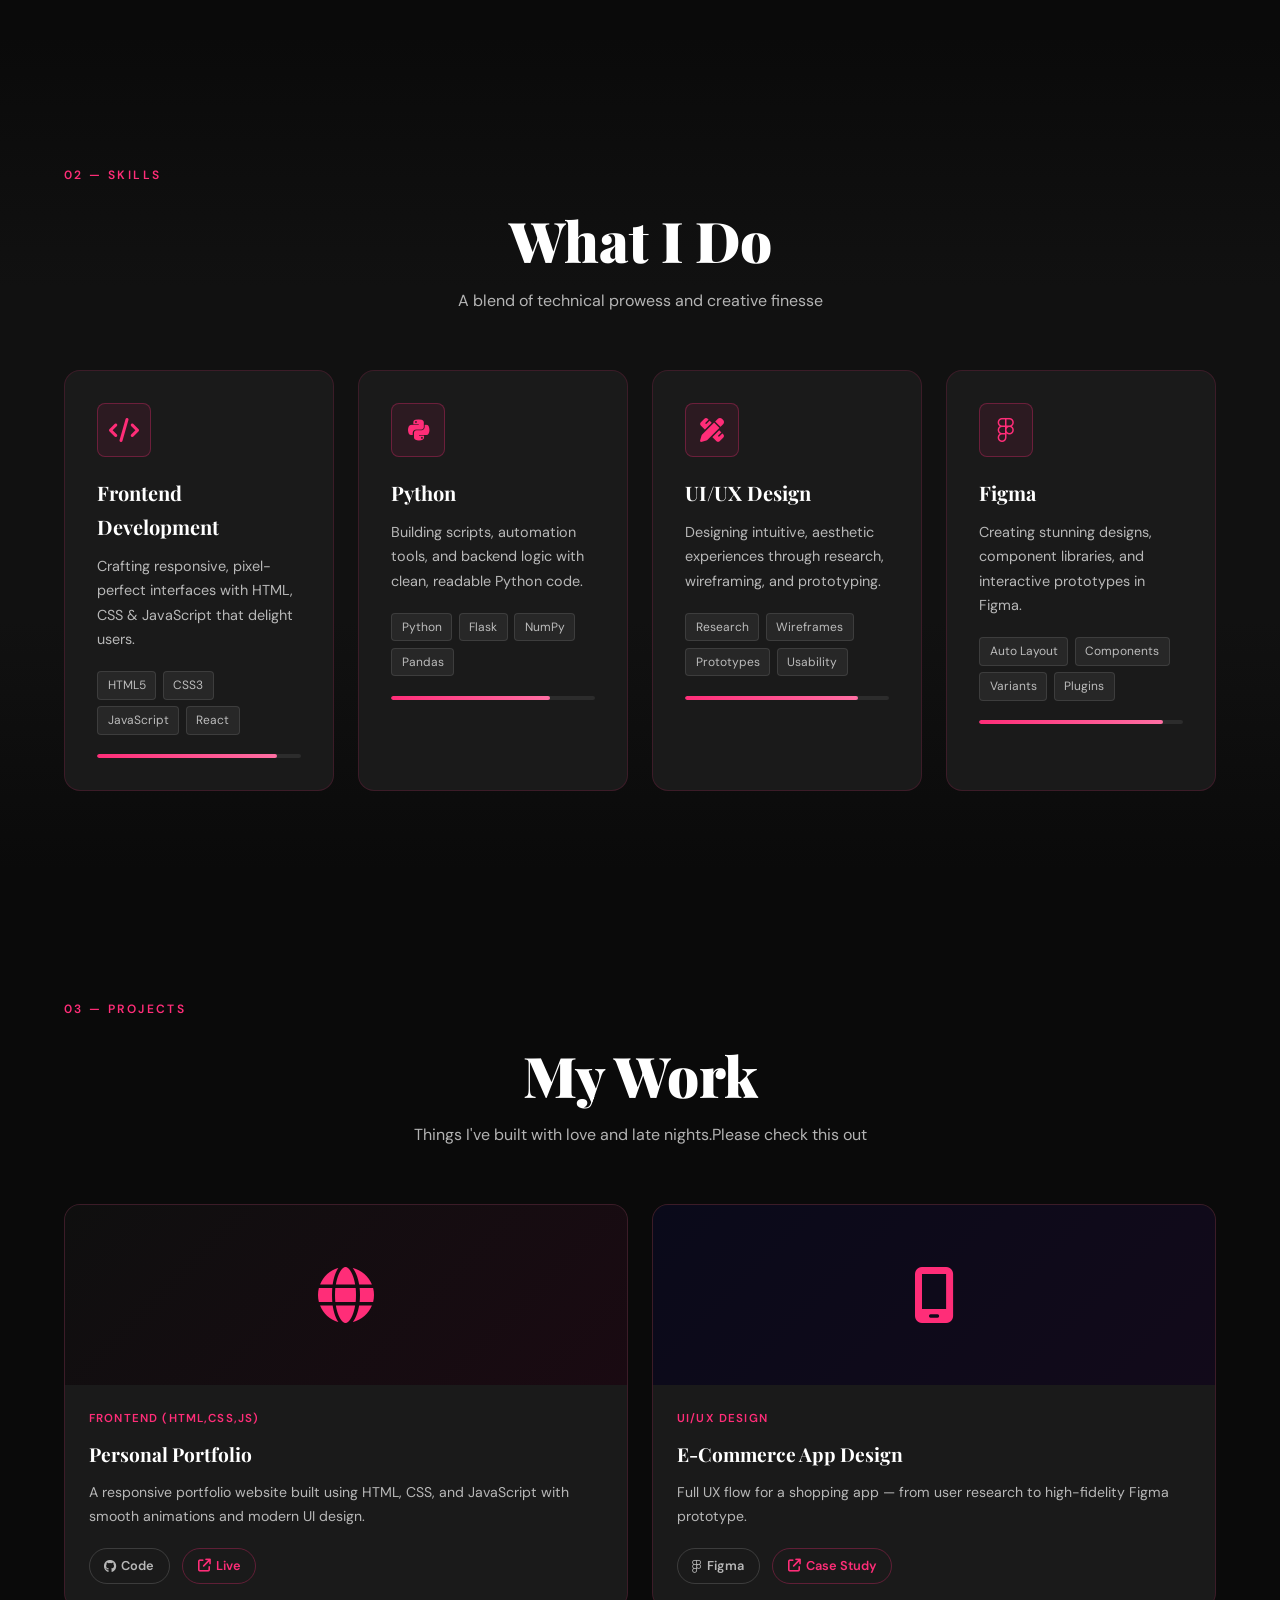
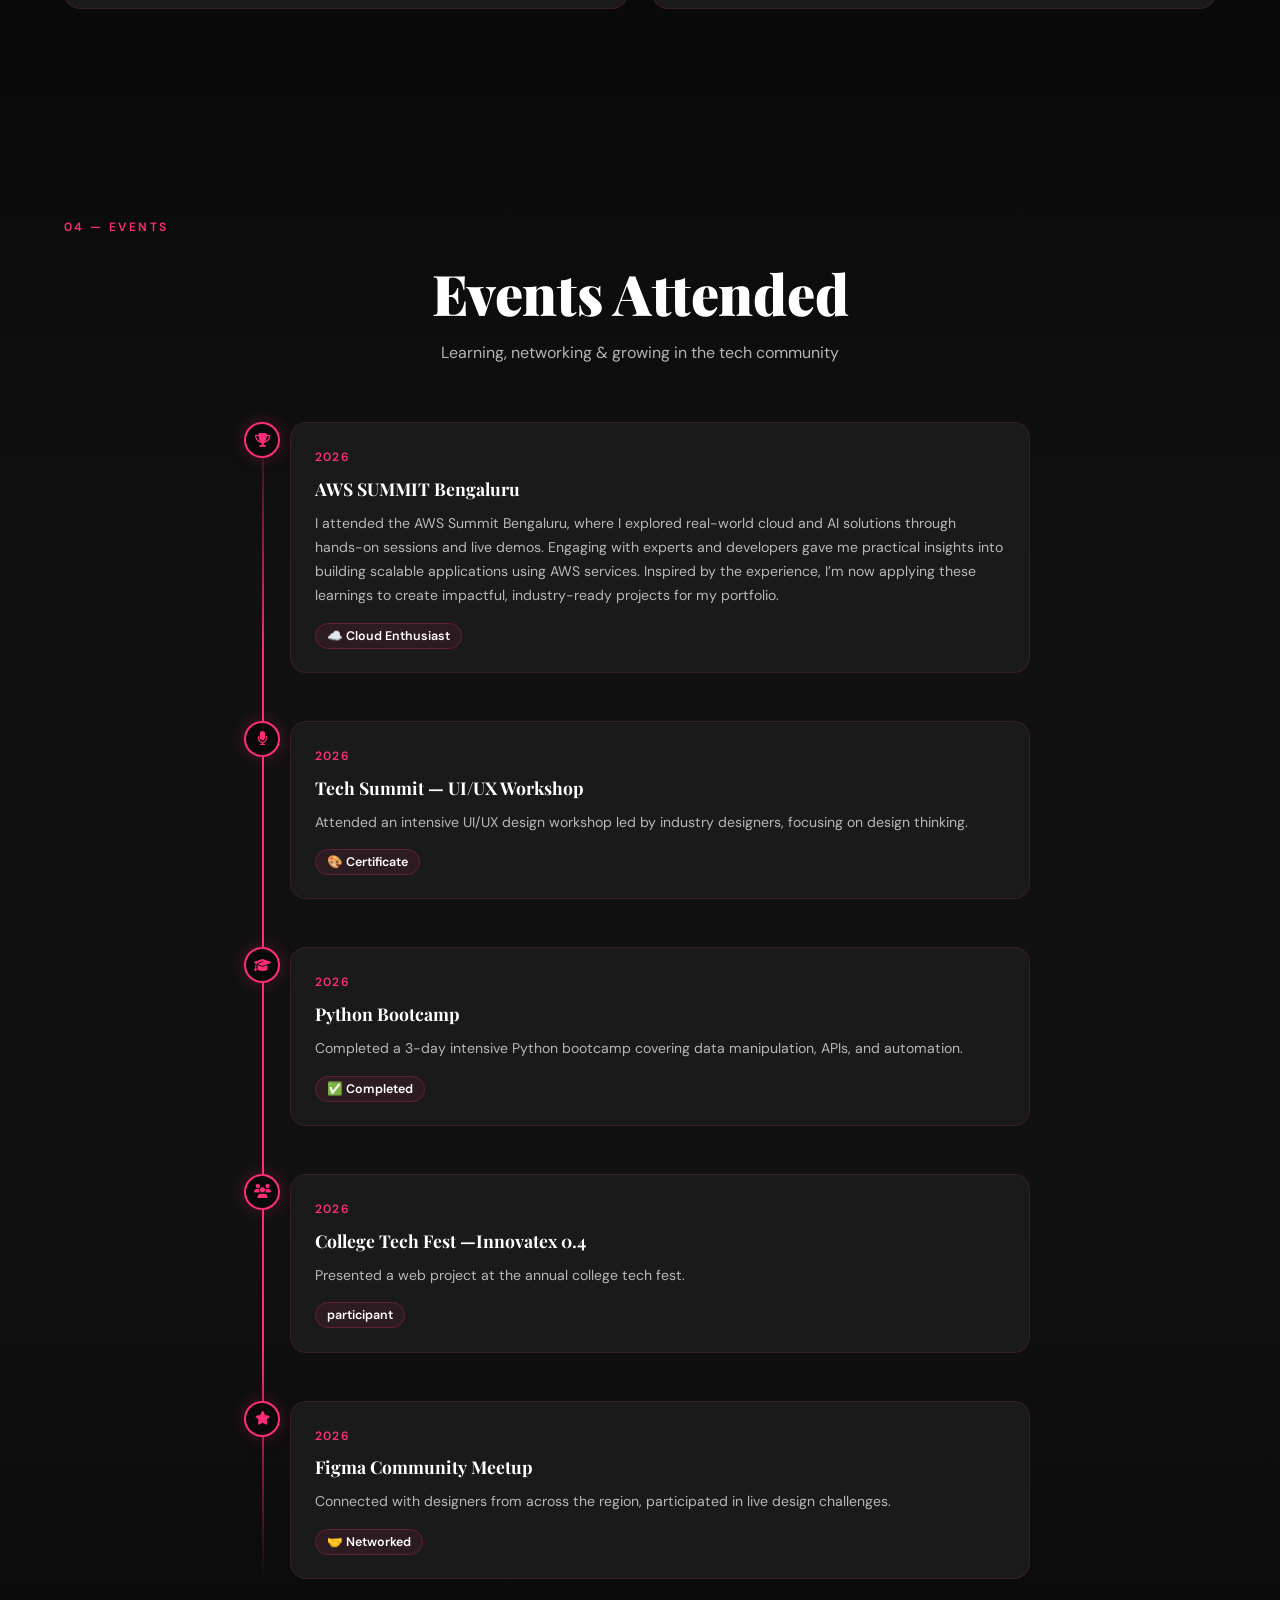
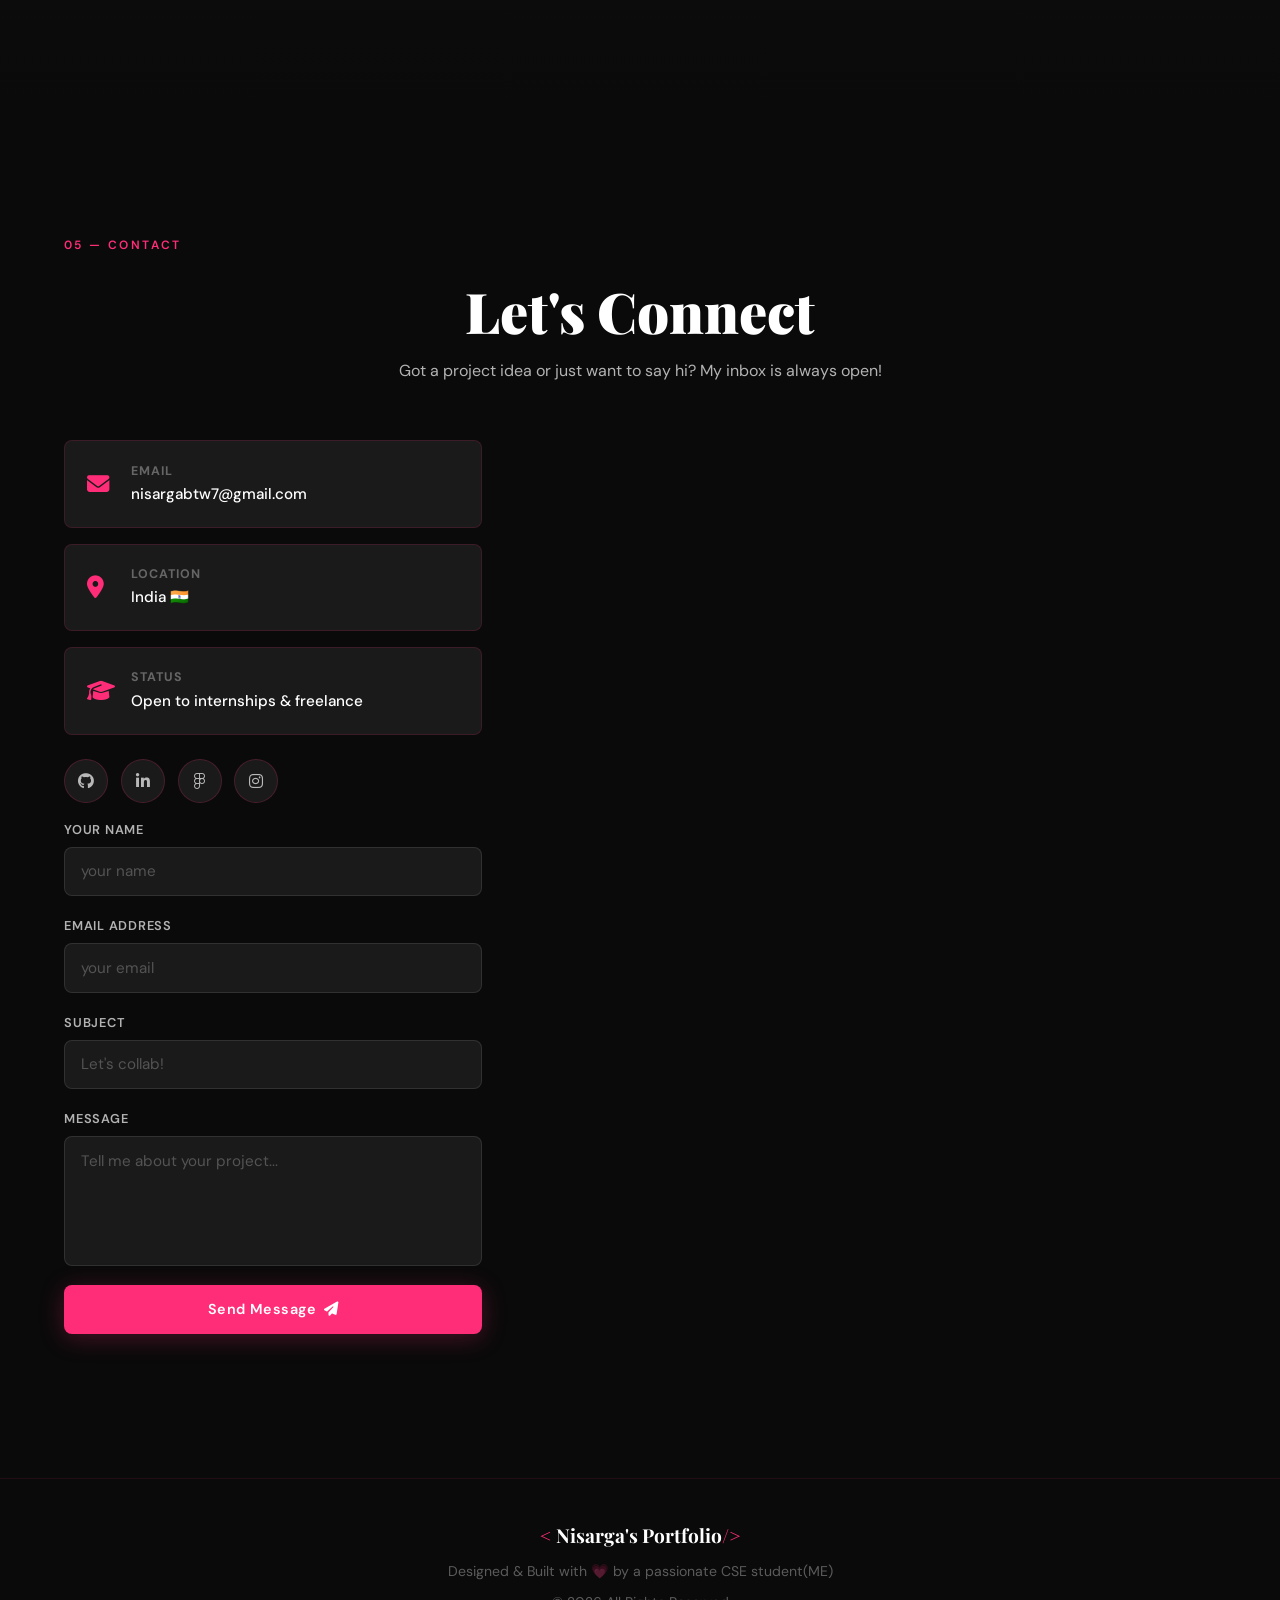
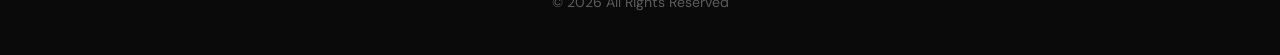
==== commit 5fbf83ae: "Update print statement from 'Hello' to 'Goodbye'" ====
--- a/index.html
+++ b/index.html
@@ -168,12 +168,12 @@
           <div class="project-mock mock-1"><i class="fa-solid fa-globe"></i></div>
         </div>
         <div class="project-body">
-          <span class="project-tag">Web Development</span>
+          <span class="project-tag">Frontend (HTML,CSS,JS)</span>
           <h3>Personal Portfolio</h3>
-          <p>A responsive, animated portfolio website showcasing my work with a bold pink-black theme.</p>
+          <p>A responsive portfolio website built using HTML, CSS, and JavaScript with smooth animations and modern UI design.</p>
           <div class="project-links">
-            <a href=" https://nsrg777.github.io/My-portfolio/" class="proj-link"><i class="fa-brands fa-github"></i> Code</a>
-            <a href=" https://nsrg777.github.io/My-portfolio/" class="proj-link primary"><i class="fa-solid fa-arrow-up-right-from-square"></i> Live</a>
+            <a href="https://nsrg777.github.io/My-portfolio/" class="proj-link"><i class="fa-brands fa-github"></i>Code</a>
+            <a href="https://nsrg777.github.io/My-portfolio/" class="proj-link primary"><i class="fa-solid fa-arrow-up-right-from-square"></i> Live</a>
           </div>
         </div>
       </div>
